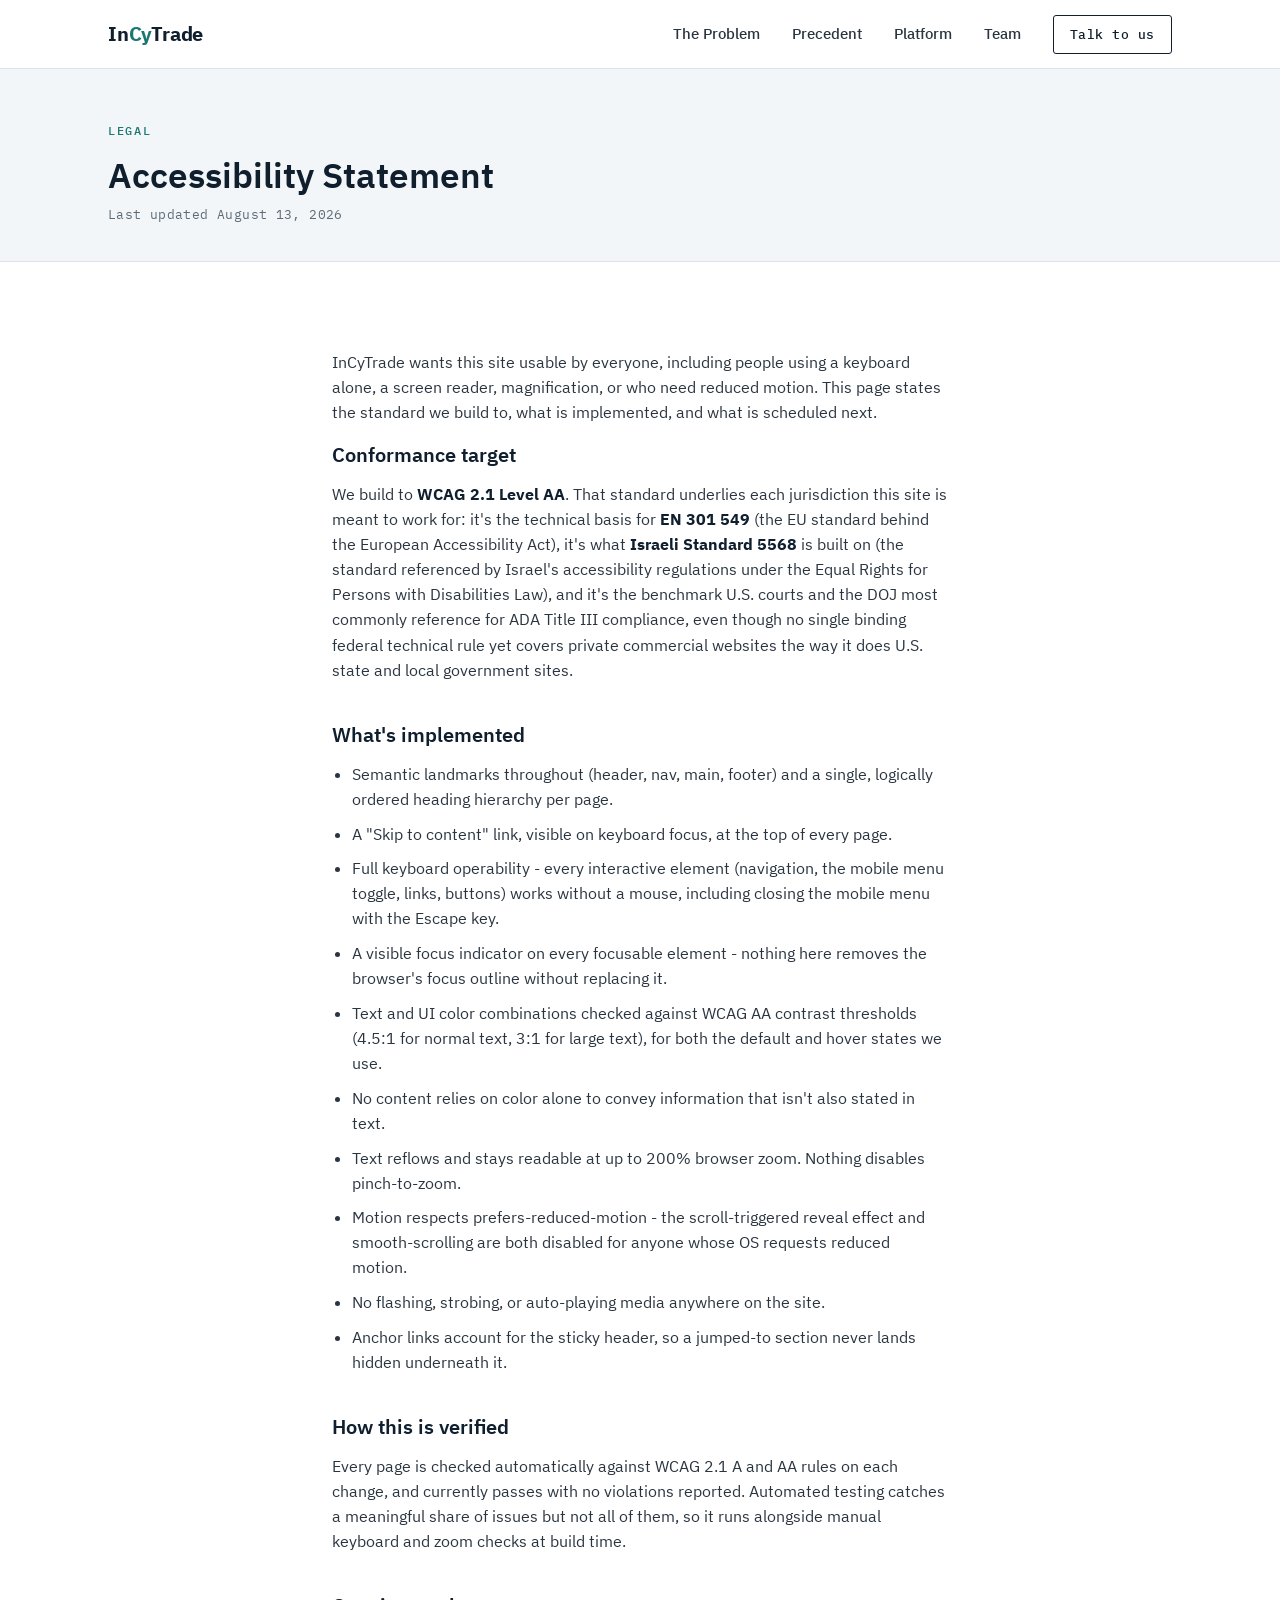
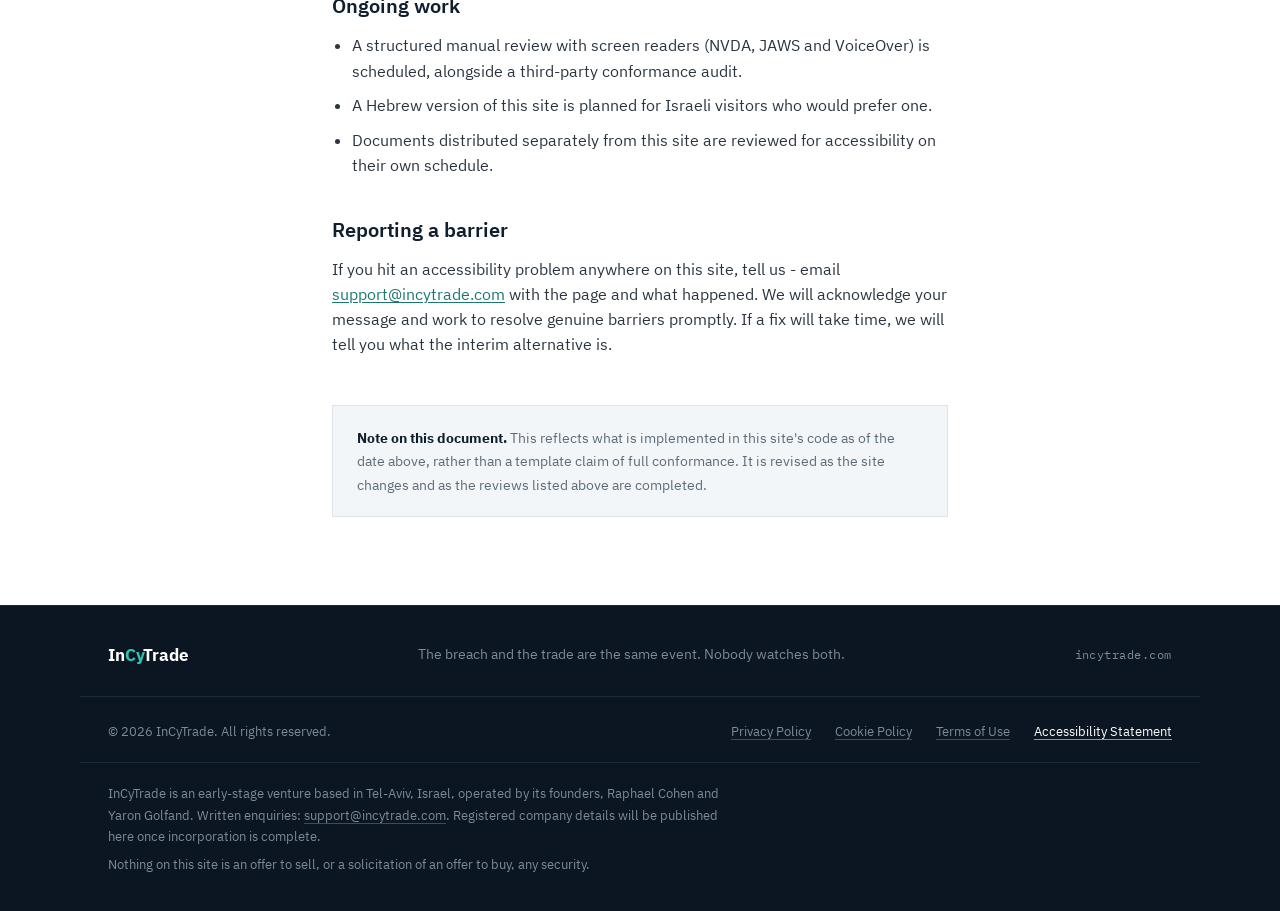
==== accessibility.html @ 1510e029 "InCyTrade website" ====
<!DOCTYPE html>
<html lang="en">
<head>
<meta charset="UTF-8">
<meta name="viewport" content="width=device-width, initial-scale=1.0">
<title>Accessibility Statement - InCyTrade</title>
<meta name="description" content="InCyTrade's accessibility conformance target, what's been implemented, known limitations, and how to report a barrier.">
<link rel="icon" href="favicon.svg" type="image/svg+xml">
<link rel="stylesheet" href="fonts.css">
<link rel="stylesheet" href="vendor/cookieconsent/cookieconsent.css">
<link rel="stylesheet" href="styles.css">
</head>
<body>

<a class="skip-link" href="#main">Skip to content</a>

<header class="site-header">
  <div class="wrap header-row">
    <a class="wordmark" href="index.html" aria-label="InCyTrade home">In<span class="accent-cy">Cy</span>Trade</a>
    <button class="nav-toggle" id="navToggle" aria-expanded="false" aria-controls="primaryNav" aria-label="Toggle menu">
      <span></span><span></span><span></span>
    </button>
    <nav class="primary-nav" id="primaryNav">
      <a href="index.html#problem">The Problem</a>
      <a href="index.html#precedent">Precedent</a>
      <a href="index.html#product">Platform</a>
      <a href="index.html#team">Team</a>
      <a class="nav-cta" href="index.html#contact">Talk to us</a>
    </nav>
  </div>
</header>

<main id="main">
  <section class="legal-hero">
    <div class="wrap">
      <p class="eyebrow">Legal</p>
      <h1>Accessibility Statement</h1>
      <p class="legal-updated">Last updated August 13, 2026</p>
    </div>
  </section>

  <section class="section">
    <div class="wrap legal-body prose">

      <p>InCyTrade wants this site usable by everyone, including people using a keyboard alone, a screen reader, magnification, or who need reduced motion. This page states the standard we build to, what is implemented, and what is scheduled next.</p>

      <h2>Conformance target</h2>
      <p>We build to <strong>WCAG 2.1 Level AA</strong>. That standard underlies each jurisdiction this site is meant to work for: it's the technical basis for <strong>EN 301 549</strong> (the EU standard behind the European Accessibility Act), it's what <strong>Israeli Standard 5568</strong> is built on (the standard referenced by Israel's accessibility regulations under the Equal Rights for Persons with Disabilities Law), and it's the benchmark U.S. courts and the DOJ most commonly reference for ADA Title III compliance, even though no single binding federal technical rule yet covers private commercial websites the way it does U.S. state and local government sites.</p>

      <h2>What's implemented</h2>
      <ul>
        <li>Semantic landmarks throughout (header, nav, main, footer) and a single, logically ordered heading hierarchy per page.</li>
        <li>A "Skip to content" link, visible on keyboard focus, at the top of every page.</li>
        <li>Full keyboard operability - every interactive element (navigation, the mobile menu toggle, links, buttons) works without a mouse, including closing the mobile menu with the Escape key.</li>
        <li>A visible focus indicator on every focusable element - nothing here removes the browser's focus outline without replacing it.</li>
        <li>Text and UI color combinations checked against WCAG AA contrast thresholds (4.5:1 for normal text, 3:1 for large text), for both the default and hover states we use.</li>
        <li>No content relies on color alone to convey information that isn't also stated in text.</li>
        <li>Text reflows and stays readable at up to 200% browser zoom. Nothing disables pinch-to-zoom.</li>
        <li>Motion respects prefers-reduced-motion - the scroll-triggered reveal effect and smooth-scrolling are both disabled for anyone whose OS requests reduced motion.</li>
        <li>No flashing, strobing, or auto-playing media anywhere on the site.</li>
        <li>Anchor links account for the sticky header, so a jumped-to section never lands hidden underneath it.</li>
      </ul>

      <h2>How this is verified</h2>
      <p>Every page is checked automatically against WCAG 2.1 A and AA rules on each change, and currently passes with no violations reported. Automated testing catches a meaningful share of issues but not all of them, so it runs alongside manual keyboard and zoom checks at build time.</p>

      <h2>Ongoing work</h2>
      <ul>
        <li>A structured manual review with screen readers (NVDA, JAWS and VoiceOver) is scheduled, alongside a third-party conformance audit.</li>
        <li>A Hebrew version of this site is planned for Israeli visitors who would prefer one.</li>
        <li>Documents distributed separately from this site are reviewed for accessibility on their own schedule.</li>
      </ul>

      <h2>Reporting a barrier</h2>
      <p>If you hit an accessibility problem anywhere on this site, tell us - email <a href="mailto:support@incytrade.com">support@incytrade.com</a> with the page and what happened. We will acknowledge your message and work to resolve genuine barriers promptly. If a fix will take time, we will tell you what the interim alternative is.</p>

      <div class="legal-note">
        <strong>Note on this document.</strong> This reflects what is implemented in this site's code as of the date above, rather than a template claim of full conformance. It is revised as the site changes and as the reviews listed above are completed.
      </div>

    </div>
  </section>
</main>

<footer class="site-footer">
  <div class="wrap footer-row">
    <a class="wordmark wordmark-small" href="index.html">In<span class="accent-cy">Cy</span>Trade</a>
    <p class="footer-tagline">The breach and the trade are the same event. Nobody watches both.</p>
    <p class="footer-meta">incytrade.com</p>
  </div>
  <div class="wrap footer-legal">
    <p class="footer-copyright">&copy; 2026 InCyTrade. All rights reserved.</p>
    <nav class="footer-legal-nav" aria-label="Legal">
      <a href="privacy.html">Privacy Policy</a>
      <a href="cookies.html">Cookie Policy</a>
      <a href="terms.html">Terms of Use</a>
      <a href="accessibility.html" aria-current="page">Accessibility Statement</a>
    </nav>
  </div>
  <div class="wrap footer-imprint">
    <p>InCyTrade is an early-stage venture based in Tel-Aviv, Israel, operated by its founders, Raphael Cohen and Yaron Golfand. Written enquiries: <a href="mailto:support@incytrade.com">support@incytrade.com</a>. Registered company details will be published here once incorporation is complete.</p>
    <p>Nothing on this site is an offer to sell, or a solicitation of an offer to buy, any security.</p>
  </div>
</footer>

<script src="script.js"></script>
<script type="module" src="cookie-consent-config.js"></script>
</body>
</html>
---- fonts.css ----
/* ==========================================================================
   Self-hosted IBM Plex Sans / IBM Plex Mono.

   Deliberately not loaded from Google Fonts: a <link> to
   fonts.googleapis.com/fonts.gstatic.com sends every visitor's IP address
   to Google at page load, before any consent is collected. A German court
   (LG München I, Jan 2022, 3 O 17493/20) held that this breaches GDPR
   Art. 6 when done without a legal basis, and it's the single most common
   real-world cookie/tracking-adjacent compliance defect on marketing sites
   in the EU. Self-hosting removes the third-party request entirely, so no
   consent banner is needed just to render text.

   Files in fonts/ are the original IBM Plex webfonts (SIL Open Font
   License 1.1 — see fonts/LICENSE.txt), fetched directly from
   github.com/IBM/plex, not proxied through any font-serving CDN.
   ========================================================================== */

@font-face {
  font-family: "IBM Plex Sans";
  font-style: normal;
  font-weight: 400;
  font-display: swap;
  src: url("fonts/IBMPlexSans-Regular.woff2") format("woff2");
}
@font-face {
  font-family: "IBM Plex Sans";
  font-style: normal;
  font-weight: 500;
  font-display: swap;
  src: url("fonts/IBMPlexSans-Medium.woff2") format("woff2");
}
@font-face {
  font-family: "IBM Plex Sans";
  font-style: normal;
  font-weight: 600;
  font-display: swap;
  src: url("fonts/IBMPlexSans-SemiBold.woff2") format("woff2");
}
@font-face {
  font-family: "IBM Plex Sans";
  font-style: normal;
  font-weight: 700;
  font-display: swap;
  src: url("fonts/IBMPlexSans-Bold.woff2") format("woff2");
}

@font-face {
  font-family: "IBM Plex Mono";
  font-style: normal;
  font-weight: 400;
  font-display: swap;
  src: url("fonts/IBMPlexMono-Regular.woff2") format("woff2");
}
@font-face {
  font-family: "IBM Plex Mono";
  font-style: normal;
  font-weight: 500;
  font-display: swap;
  src: url("fonts/IBMPlexMono-Medium.woff2") format("woff2");
}
@font-face {
  font-family: "IBM Plex Mono";
  font-style: normal;
  font-weight: 600;
  font-display: swap;
  src: url("fonts/IBMPlexMono-SemiBold.woff2") format("woff2");
}
---- vendor/cookieconsent/cookieconsent.css ----
#cc-main{background:transparent;color:var(--cc-primary-color);font-family:var(--cc-font-family);font-size:16px;font-weight:400;-webkit-font-smoothing:antialiased;-moz-osx-font-smoothing:grayscale;line-height:1.15;position:relative;text-rendering:optimizeLegibility;-webkit-text-size-adjust:100%;position:fixed;z-index:var(--cc-z-index)}#cc-main :after,#cc-main :before,#cc-main a,#cc-main button,#cc-main div,#cc-main h2,#cc-main input,#cc-main p,#cc-main span{all:unset;box-sizing:border-box}#cc-main .pm__badge,#cc-main button{all:initial;box-sizing:border-box;color:unset;visibility:unset}#cc-main .pm__badge,#cc-main a,#cc-main button,#cc-main input{-webkit-appearance:none;appearance:none;cursor:pointer;font-family:inherit;font-size:100%;line-height:normal;margin:0;outline:revert;outline-offset:2px;overflow:hidden}#cc-main table,#cc-main tbody,#cc-main td,#cc-main th,#cc-main thead,#cc-main tr{all:revert;color:inherit;font-family:inherit;font-size:inherit;font-weight:inherit}:root{--cc-font-family:-apple-system,BlinkMacSystemFont,"Segoe UI",Roboto,Helvetica,Arial,sans-serif,"Apple Color Emoji","Segoe UI Emoji","Segoe UI Symbol";--cc-modal-border-radius:.5rem;--cc-btn-border-radius:.4rem;--cc-modal-transition-duration:.25s;--cc-link-color:var(--cc-btn-primary-bg);--cc-modal-margin:1rem;--cc-z-index:2147483647;--cc-bg:#fff;--cc-primary-color:#2c2f31;--cc-secondary-color:#5e6266;--cc-btn-primary-bg:#30363c;--cc-btn-primary-color:#fff;--cc-btn-primary-border-color:var(--cc-btn-primary-bg);--cc-btn-primary-hover-bg:#000;--cc-btn-primary-hover-color:#fff;--cc-btn-primary-hover-border-color:var(--cc-btn-primary-hover-bg);--cc-btn-secondary-bg:#eaeff2;--cc-btn-secondary-color:var(--cc-primary-color);--cc-btn-secondary-border-color:var(--cc-btn-secondary-bg);--cc-btn-secondary-hover-bg:#d4dae0;--cc-btn-secondary-hover-color:#000;--cc-btn-secondary-hover-border-color:#d4dae0;--cc-separator-border-color:#f0f4f7;--cc-toggle-on-bg:var(--cc-btn-primary-bg);--cc-toggle-off-bg:#667481;--cc-toggle-on-knob-bg:#fff;--cc-toggle-off-knob-bg:var(--cc-toggle-on-knob-bg);--cc-toggle-enabled-icon-color:var(--cc-bg);--cc-toggle-disabled-icon-color:var(--cc-bg);--cc-toggle-readonly-bg:#d5dee2;--cc-toggle-readonly-knob-bg:#fff;--cc-toggle-readonly-knob-icon-color:var(--cc-toggle-readonly-bg);--cc-section-category-border:var(--cc-cookie-category-block-bg);--cc-cookie-category-block-bg:#f0f4f7;--cc-cookie-category-block-border:#f0f4f7;--cc-cookie-category-block-hover-bg:#e9eff4;--cc-cookie-category-block-hover-border:#e9eff4;--cc-cookie-category-expanded-block-bg:transparent;--cc-cookie-category-expanded-block-hover-bg:#dee4e9;--cc-overlay-bg:rgba(0,0,0,.65);--cc-webkit-scrollbar-bg:var(--cc-section-category-border);--cc-webkit-scrollbar-hover-bg:var(--cc-btn-primary-hover-bg);--cc-footer-bg:var(--cc-btn-secondary-bg);--cc-footer-color:var(--cc-secondary-color);--cc-footer-border-color:#e4eaed;--cc-pm-toggle-border-radius:4em}#cc-main.cc--rtl{direction:rtl}#cc-main .cm__title,#cc-main a,#cc-main b,#cc-main em,#cc-main strong{font-weight:600}#cc-main button>span{pointer-events:none}#cc-main .cc__link,#cc-main a{background-image:linear-gradient(currentColor,currentColor);background-position:0 100%;background-repeat:no-repeat;background-size:0 1px;font-weight:600;position:relative;transition:background-size .25s,color .25s ease}#cc-main .cc__link:hover,#cc-main a:hover{background-size:100% 1px;color:var(--cc-primary-color)}#cc-main .cc__link{color:var(--cc-link-color)}#cc-main .cm__desc,#cc-main .pm__body{overscroll-behavior:auto contain;scrollbar-width:thin}@media screen and (min-width:640px){#cc-main ::-webkit-scrollbar,#cc-main ::-webkit-scrollbar-thumb,#cc-main ::-webkit-scrollbar-track{all:revert}#cc-main ::-webkit-scrollbar-thumb{-webkit-background-clip:padding-box;background-clip:padding-box;background:var(--cc-toggle-readonly-bg);border:.25rem solid var(--cc-bg);border-radius:1rem}#cc-main ::-webkit-scrollbar-thumb:hover{background:var(--cc-toggle-off-bg)}#cc-main ::-webkit-scrollbar{background:transparent;width:12px}}html.disable--interaction.show--consent,html.disable--interaction.show--consent body{height:auto!important;overflow:hidden!important}@media (prefers-reduced-motion){#cc-main{--cc-modal-transition-duration:0s}}.cc--darkmode{--cc-bg:#161a1c;--cc-primary-color:#ebf3f6;--cc-secondary-color:#aebbc5;--cc-btn-primary-bg:#c2d0e0;--cc-btn-primary-color:var(--cc-bg);--cc-btn-primary-border-color:var(--cc-btn-primary-bg);--cc-btn-primary-hover-bg:#98a7b6;--cc-btn-primary-hover-color:#000;--cc-btn-primary-hover-border-color:var(--cc-btn-primary-hover-bg);--cc-btn-secondary-bg:#242c31;--cc-btn-secondary-color:var(--cc-primary-color);--cc-btn-secondary-border-color:var(--cc-btn-secondary-bg);--cc-btn-secondary-hover-bg:#353d43;--cc-btn-secondary-hover-color:#fff;--cc-btn-secondary-hover-border-color:var(--cc-btn-secondary-hover-bg);--cc-separator-border-color:#222a30;--cc-toggle-on-bg:var(--cc-btn-primary-bg);--cc-toggle-off-bg:#525f6b;--cc-toggle-on-knob-bg:var(--cc-btn-primary-color);--cc-toggle-off-knob-bg:var(--cc-btn-primary-color);--cc-toggle-enabled-icon-color:var(--cc-btn-primary-color);--cc-toggle-disabled-icon-color:var(--cc-btn-primary-color);--cc-toggle-readonly-bg:#343e45;--cc-toggle-readonly-knob-bg:#5f6b72;--cc-toggle-readonly-knob-icon-color:var(--cc-toggle-readonly-bg);--cc-section-category-border:#1e2428;--cc-cookie-category-block-bg:#1e2428;--cc-cookie-category-block-border:var(--cc-section-category-border);--cc-cookie-category-block-hover-bg:#242c31;--cc-cookie-category-block-hover-border:#232a2f;--cc-cookie-category-expanded-block-bg:transparent;--cc-cookie-category-expanded-block-hover-bg:var(--cc-toggle-readonly-bg);--cc-overlay-bg:rgba(0,0,0,.65);--cc-webkit-scrollbar-bg:var(--cc-section-category-border);--cc-webkit-scrollbar-hover-bg:var(--cc-btn-primary-hover-bg);--cc-footer-bg:#0c0e0f;--cc-footer-color:var(--cc-secondary-color);--cc-footer-border-color:#060809}.cc--darkmode #cc-main{color-scheme:dark}#cc-main .cm{background:var(--cc-bg);border-radius:var(--cc-modal-border-radius);box-shadow:0 .625em 1.875em rgba(0,0,2,.3);display:flex;flex-direction:column;max-width:24rem;opacity:0;overflow:hidden;position:fixed;transform:translateY(1.6em);visibility:hidden;z-index:1}#cc-main .cm--top{top:var(--cc-modal-margin)}#cc-main .cm--middle{top:50%;transform:translateY(calc(-50% + 1.6em))}#cc-main .cm--bottom{bottom:var(--cc-modal-margin)}#cc-main .cm--center{left:var(--cc-modal-margin);margin:0 auto;right:var(--cc-modal-margin);width:unset}#cc-main .cm--left{left:var(--cc-modal-margin);margin-right:var(--cc-modal-margin)}#cc-main .cm--right{margin-left:var(--cc-modal-margin);right:var(--cc-modal-margin)}#cc-main .cm__body{display:flex;flex-direction:column;justify-content:space-between;position:relative}#cc-main .cm__btns,#cc-main .cm__links{padding:1rem 1.3rem;width:unset}#cc-main .cm__texts{display:flex;flex:1;flex-direction:column;justify-content:center;padding:1rem 0 0}#cc-main .cm__desc,#cc-main .cm__title{padding:0 1.3rem}#cc-main .cm__title{font-size:1.05em}#cc-main .cm__title+.cm__desc{margin-top:1.1em}#cc-main .cm__desc{color:var(--cc-secondary-color);font-size:.9em;line-height:1.5;max-height:40vh;overflow-x:visible;overflow-y:auto;padding-bottom:1em}#cc-main .cm__btns{border-top:1px solid var(--cc-separator-border-color);display:flex;flex-direction:column;justify-content:center}#cc-main .cm__btn-group{display:grid;grid-auto-columns:minmax(0,1fr)}#cc-main .cm__btn+.cm__btn,#cc-main .cm__btn-group+.cm__btn-group{margin-top:.375rem}#cc-main .cm--flip .cm__btn+.cm__btn,#cc-main .cm--flip .cm__btn-group+.cm__btn-group{margin-bottom:.375rem;margin-top:0}#cc-main .cm--inline .cm__btn+.cm__btn{margin-left:.375rem;margin-top:0}#cc-main .cm--inline.cm--flip .cm__btn+.cm__btn{margin-bottom:0;margin-left:0;margin-right:.375rem}#cc-main .cm--inline.cm--flip .cm__btn-group+.cm__btn-group{margin-bottom:.375rem;margin-right:0}#cc-main .cm--wide .cm__btn+.cm__btn,#cc-main .cm--wide .cm__btn-group+.cm__btn-group{margin-left:.375rem;margin-top:0}#cc-main .cm--wide.cm--flip .cm__btn+.cm__btn,#cc-main .cm--wide.cm--flip .cm__btn-group+.cm__btn-group{margin-bottom:0;margin-right:.375rem}#cc-main .cm--bar:not(.cm--inline) .cm__btn-group--uneven,#cc-main .cm--wide .cm__btn-group--uneven{display:flex;flex:1;justify-content:space-between}#cc-main .cm--bar:not(.cm--inline).cm--flip .cm__btn-group--uneven,#cc-main .cm--wide.cm--flip .cm__btn-group--uneven{flex-direction:row-reverse}#cc-main .cm__btn{background:var(--cc-btn-primary-bg);border:1px solid var(--cc-btn-primary-border-color);border-radius:var(--cc-btn-border-radius);color:var(--cc-btn-primary-color);font-size:.82em;font-weight:600;min-height:42px;padding:.5em 1em;text-align:center}#cc-main .cm__btn:hover{background:var(--cc-btn-primary-hover-bg);border-color:var(--cc-btn-primary-hover-border-color);color:var(--cc-btn-primary-hover-color)}#cc-main .cm__btn--secondary{background:var(--cc-btn-secondary-bg);border-color:var(--cc-btn-secondary-border-color);color:var(--cc-btn-secondary-color)}#cc-main .cm__btn--secondary:hover{background:var(--cc-btn-secondary-hover-bg);border-color:var(--cc-btn-secondary-hover-border-color);color:var(--cc-btn-secondary-hover-color)}#cc-main .cm__btn--close{border-radius:0;border-bottom-left-radius:var(--cc-btn-border-radius);border-right:none;border-top:none;display:none;font-size:1em;height:42px;min-width:auto!important;overflow:hidden;padding:0!important;position:absolute;right:0;top:0;width:42px}#cc-main .cm__btn--close svg{stroke:var(--cc-btn-primary-color);transform:scale(.5);transition:stroke .15s ease}#cc-main .cm__btn--close:hover svg{stroke:var(--cc-btn-primary-hover-color)}#cc-main .cm__btn--close.cm__btn--secondary svg{stroke:var(--cc-btn-secondary-color)}#cc-main .cm__btn--close.cm__btn--secondary:hover svg{stroke:var(--cc-btn-secondary-hover-color)}#cc-main .cm__btn--close+.cm__texts .cm__title{padding-right:3rem}#cc-main .cm--inline .cm__btn-group{grid-auto-flow:column}#cc-main .cm__footer{background:var(--cc-footer-bg);border-top:1px solid var(--cc-footer-border-color);color:var(--cc-footer-color);padding:.4em 0 .5em}#cc-main .cm__links{display:flex;flex-direction:row;padding-bottom:0;padding-top:0}#cc-main .cm__link-group{display:flex;flex-direction:row;font-size:.8em;width:100%}#cc-main .cm__link-group>*+*{margin-left:1.3rem}#cc-main .cm--flip .cm__btn:last-child{grid-row:1}#cc-main .cm--inline.cm--flip .cm__btn:last-child{grid-column:1}#cc-main .cm--box .cm__btn--close{display:block}#cc-main .cm--box.cm--flip .cm__btns{flex-direction:column-reverse}#cc-main .cm--box.cm--wide{max-width:36em}#cc-main .cm--box.cm--wide .cm__btns{flex-direction:row;justify-content:space-between}#cc-main .cm--box.cm--wide .cm__btn-group{grid-auto-flow:column}#cc-main .cm--box.cm--wide .cm__btn{min-width:120px;padding-left:1.8em;padding-right:1.8em}#cc-main .cm--box.cm--wide.cm--flip .cm__btns{flex-direction:row-reverse}#cc-main .cm--box.cm--wide.cm--flip .cm__btn:last-child{grid-column:1}#cc-main .cm--cloud{max-width:54em;width:unset}#cc-main .cm--cloud .cm__body{flex-direction:row}#cc-main .cm--cloud .cm__texts{flex:1}#cc-main .cm--cloud .cm__desc{max-height:9.4em}#cc-main .cm--cloud .cm__btns{border-left:1px solid var(--cc-separator-border-color);border-top:none;max-width:23em}#cc-main .cm--cloud .cm__btn-group{flex-direction:column}#cc-main .cm--cloud .cm__btn{min-width:19em}#cc-main .cm--cloud.cm--flip .cm__btn-group,#cc-main .cm--cloud.cm--flip .cm__btns{flex-direction:column-reverse}#cc-main .cm--cloud.cm--inline .cm__btn-group{flex-direction:row}#cc-main .cm--cloud.cm--inline .cm__btn{min-width:10em}#cc-main .cm--cloud.cm--inline.cm--flip .cm__btn-group{flex-direction:row-reverse}#cc-main .cm--bar{border-radius:0;left:0;margin:0;max-width:unset;opacity:1;right:0;transform:translateY(0);width:100vw;--cc-modal-transition-duration:.35s}#cc-main .cm--bar.cm--top{top:0;transform:translateY(-100%)}#cc-main .cm--bar.cm--bottom{bottom:0;transform:translateY(100%)}#cc-main .cm--bar .cm__body,#cc-main .cm--bar .cm__links{margin:0 auto;max-width:55em;width:100%}#cc-main .cm--bar .cm__body{padding:.5em 0 .9em}#cc-main .cm--bar .cm__btns{border-top:none;flex-direction:row;justify-content:space-between}#cc-main .cm--bar .cm__btn-group{grid-auto-flow:column}#cc-main .cm--bar:not(.cm--inline) .cm__btn+.cm__btn,#cc-main .cm--bar:not(.cm--inline) .cm__btn-group+.cm__btn-group{margin-left:.375rem;margin-top:0}#cc-main .cm--bar .cm__btn{min-width:120px;padding-left:2em;padding-right:2em}#cc-main .cm--bar.cm--flip:not(.cm--inline) .cm__btn+.cm__btn,#cc-main .cm--bar.cm--flip:not(.cm--inline) .cm__btn-group+.cm__btn-group{margin-bottom:0;margin-left:0;margin-right:.375rem}#cc-main .cm--bar.cm--flip .cm__btns{flex-direction:row-reverse}#cc-main .cm--bar.cm--flip .cm__btn:last-child{grid-column:1}#cc-main .cm--bar.cm--inline .cm__body,#cc-main .cm--bar.cm--inline .cm__links{max-width:74em}#cc-main .cm--bar.cm--inline .cm__body{flex-direction:row;padding:0}#cc-main .cm--bar.cm--inline .cm__btns{flex-direction:column;justify-content:center;max-width:23em}#cc-main .cm--bar.cm--inline.cm--flip .cm__btns{flex-direction:column-reverse}#cc-main .cc--anim .cm,#cc-main .cc--anim.cm-wrapper:before{transition:opacity var(--cc-modal-transition-duration) ease,visibility var(--cc-modal-transition-duration) ease,transform var(--cc-modal-transition-duration) ease}#cc-main .cc--anim .cm__btn,#cc-main .cc--anim .cm__close{transition:background-color .15s ease,border-color .15s ease,color .15s ease}.disable--interaction #cc-main .cm-wrapper:before{background:var(--cc-overlay-bg);bottom:0;content:"";left:0;opacity:0;position:fixed;right:0;top:0;visibility:hidden;z-index:0}.show--consent #cc-main .cc--anim .cm{opacity:1;transform:translateY(0);visibility:visible!important}.show--consent #cc-main .cc--anim .cm--middle{transform:translateY(-50%)}.show--consent #cc-main .cc--anim .cm--bar{transform:translateY(0)}.show--consent #cc-main .cc--anim.cm-wrapper:before{opacity:1;visibility:visible}#cc-main.cc--rtl .cm__btn--close{border-bottom-left-radius:unset;border-bottom-right-radius:var(--cc-btn-border-radius);left:0;right:unset}#cc-main.cc--rtl .cm__btn--close+.cm__texts .cm__title{padding-left:3rem!important;padding-right:1.3rem}#cc-main.cc--rtl .cm--inline .cm__btn+.cm__btn{margin-left:0;margin-right:.375rem}#cc-main.cc--rtl .cm--inline.cm--flip .cm__btn+.cm__btn{margin-left:.375rem;margin-right:0}#cc-main.cc--rtl .cm:not(.cm--inline).cm--bar .cm__btn+.cm__btn,#cc-main.cc--rtl .cm:not(.cm--inline).cm--bar .cm__btn-group+.cm__btn-group,#cc-main.cc--rtl .cm:not(.cm--inline).cm--wide .cm__btn+.cm__btn,#cc-main.cc--rtl .cm:not(.cm--inline).cm--wide .cm__btn-group+.cm__btn-group{margin-left:0;margin-right:.375rem}#cc-main.cc--rtl .cm:not(.cm--inline).cm--bar.cm--flip .cm__btn+.cm__btn,#cc-main.cc--rtl .cm:not(.cm--inline).cm--wide.cm--flip .cm__btn+.cm__btn{margin-left:.375rem;margin-right:0}#cc-main.cc--rtl .cm__link-group>*+*{margin-left:0;margin-right:1.3rem}@media screen and (max-width:640px){#cc-main{--cc-modal-margin:.5em}#cc-main .cm{max-width:none!important;width:auto!important}#cc-main .cm__body{flex-direction:column!important;padding:0!important}#cc-main .cm__btns,#cc-main .cm__desc,#cc-main .cm__links,#cc-main .cm__title{padding-left:1.1rem!important;padding-right:1.1rem!important}#cc-main .cm__btns{border-left:none!important;border-top:1px solid var(--cc-separator-border-color)!important;flex-direction:column!important;max-width:none!important;min-width:auto!important}#cc-main .cm__btn+.cm__btn,#cc-main .cm__btn-group+.cm__btn-group{margin:.375rem 0 0!important}#cc-main .cm--flip .cm__btn+.cm__btn,#cc-main .cm--flip .cm__btn-group+.cm__btn-group{margin-bottom:.375rem!important;margin-top:0!important}#cc-main .cm__btn-group{display:flex!important;flex-direction:column!important;min-width:auto!important}#cc-main .cm__btn{flex:auto!important}#cc-main .cm__link-group{justify-content:center!important}#cc-main .cm--flip .cm__btn-group,#cc-main .cm--flip .cm__btns{flex-direction:column-reverse!important}}#cc-main .pm-wrapper{position:relative;z-index:2}#cc-main .pm{background:var(--cc-bg);border-radius:var(--cc-modal-border-radius);box-shadow:0 .625em 1.875em rgba(0,0,2,.3);display:flex;flex-direction:column;opacity:0;overflow:hidden;position:fixed;visibility:hidden;width:100%;width:unset;z-index:1}#cc-main svg{fill:none;width:100%}#cc-main .pm__body,#cc-main .pm__footer,#cc-main .pm__header{padding:1em 1.4em}#cc-main .pm__header{align-items:center;border-bottom:1px solid var(--cc-separator-border-color);display:flex;justify-content:space-between}#cc-main .pm__title{align-items:center;display:flex;flex:1;font-weight:600;margin-right:2em}#cc-main .pm__close-btn{background:var(--cc-btn-secondary-bg);border:1px solid var(--cc-btn-secondary-border-color);border-radius:var(--cc-btn-border-radius);height:40px;position:relative;transition:all .15s ease;width:40px}#cc-main .pm__close-btn span{display:flex;height:100%;width:100%}#cc-main .pm__close-btn svg{stroke:var(--cc-btn-secondary-color);transform:scale(.5);transition:stroke .15s ease}#cc-main .pm__close-btn:hover{background:var(--cc-btn-secondary-hover-bg);border-color:var(--cc-btn-secondary-hover-border-color)}#cc-main .pm__close-btn:hover svg{stroke:var(--cc-btn-secondary-hover-color)}#cc-main .pm__body{flex:1;overflow-y:auto;overflow-y:overlay}#cc-main .pm__section,#cc-main .pm__section--toggle{border-radius:var(--cc-btn-border-radius);display:flex;flex-direction:column;margin-bottom:.5em}#cc-main .pm__section--toggle .pm__section-desc-wrapper{border:1px solid var(--cc-cookie-category-block-border);border-radius:var(--cc-btn-border-radius);border-top:none;border-top-left-radius:0;border-top-right-radius:0;display:none;margin-top:0!important;overflow:hidden}#cc-main .pm__section{border:1px solid var(--cc-separator-border-color);padding:1em;transition:background-color .25s ease,border-color .25s ease}#cc-main .pm__section:first-child{border:none;margin-bottom:2em;margin-top:0;padding:0;transition:none}#cc-main .pm__section:not(:first-child):hover{background:var(--cc-cookie-category-block-bg);border-color:var(--cc-cookie-category-block-border)}#cc-main .pm__section-toggles+.pm__section{margin-top:2em}#cc-main .pm__section--toggle{background:var(--cc-cookie-category-block-bg);border-top:none;margin-bottom:.375rem}#cc-main .pm__section--toggle .pm__section-title{align-items:center;background:var(--cc-cookie-category-block-bg);border:1px solid var(--cc-cookie-category-block-border);display:flex;justify-content:space-between;min-height:58px;padding:1.1em 5.4em 1.1em 1.2em;position:relative;transition:background-color .25s ease,border-color .25s ease;width:100%}#cc-main .pm__section--toggle .pm__section-title:hover{background:var(--cc-cookie-category-block-hover-bg);border-color:var(--cc-cookie-category-block-hover-border)}#cc-main .pm__section--toggle .pm__section-desc{margin-top:0;padding:1em}#cc-main .pm__section--toggle.is-expanded{--cc-cookie-category-block-bg:var(--cc-cookie-category-expanded-block-bg);--cc-cookie-category-block-border:var(--cc-cookie-category-expanded-block-hover-bg)}#cc-main .pm__section--toggle.is-expanded .pm__section-title{border-bottom-left-radius:0;border-bottom-right-radius:0}#cc-main .pm__section--toggle.is-expanded .pm__section-arrow svg{transform:scale(.5) rotate(180deg)}#cc-main .pm__section--toggle.is-expanded .pm__section-desc-wrapper{display:flex}#cc-main .pm__section--expandable .pm__section-title{cursor:pointer;padding-left:3.4em}#cc-main .pm__section--expandable .pm__section-arrow{background:var(--cc-toggle-readonly-bg);border-radius:100%;display:flex;height:20px;justify-content:center;left:18px;pointer-events:none;position:absolute;width:20px}#cc-main .pm__section--expandable .pm__section-arrow svg{stroke:var(--cc-btn-secondary-color);transform:scale(.5)}#cc-main .pm__section-title-wrapper{align-items:center;display:flex;position:relative}#cc-main .pm__section-title-wrapper+.pm__section-desc-wrapper{margin-top:.85em}#cc-main .pm__section-title{border-radius:var(--cc-btn-border-radius);font-size:.95em;font-weight:600}#cc-main .pm__badge{align-items:center;background:var(--cc-btn-secondary-bg);border-radius:5em;color:var(--cc-secondary-color);display:flex;flex:none;font-size:.8em;font-weight:600;height:23px;justify-content:center;margin-left:1em;min-width:23px;overflow:hidden;padding:0 .6em 1px;position:relative;text-align:center;white-space:nowrap;width:auto}#cc-main .pm__service-counter{background:var(--cc-btn-primary-bg);color:var(--cc-btn-primary-color);padding:0;width:23px}#cc-main .pm__service-counter[data-counterlabel]{padding:0 .6em 1px;width:auto}#cc-main .section__toggle,#cc-main .section__toggle-wrapper,#cc-main .toggle__icon,#cc-main .toggle__label{border-radius:var(--cc-pm-toggle-border-radius);height:23px;transform:translateZ(0);width:50px}#cc-main .section__toggle-wrapper{cursor:pointer;position:absolute;right:18px;z-index:1}#cc-main .toggle-service{height:19px;position:relative;right:0;width:42px}#cc-main .toggle-service .section__toggle,#cc-main .toggle-service .toggle__icon,#cc-main .toggle-service .toggle__label{height:19px;width:42px}#cc-main .toggle-service .toggle__icon{position:relative}#cc-main .toggle-service .toggle__icon-circle{height:19px;width:19px}#cc-main .toggle-service .section__toggle:checked~.toggle__icon .toggle__icon-circle{transform:translateX(23px)}#cc-main .pm__section--toggle:nth-child(2) .section__toggle-wrapper:after{display:none!important}#cc-main .section__toggle{border:0;cursor:pointer;display:block;left:0;margin:0;position:absolute;top:0}#cc-main .section__toggle:disabled{cursor:not-allowed}#cc-main .toggle__icon{background:var(--cc-toggle-off-bg);box-shadow:0 0 0 1px var(--cc-toggle-off-bg);display:flex;flex-direction:row;pointer-events:none;position:absolute;transition:all .25s ease}#cc-main .toggle__icon-circle{background:var(--cc-toggle-off-knob-bg);border:none;border-radius:var(--cc-pm-toggle-border-radius);box-shadow:0 1px 2px rgba(24,32,3,.36);display:block;height:23px;left:0;position:absolute;top:0;transition:transform .25s ease,background-color .25s ease;width:23px}#cc-main .toggle__icon-off,#cc-main .toggle__icon-on{height:100%;position:absolute;transition:opacity .15s ease;width:100%}#cc-main .toggle__icon-on{opacity:0;transform:rotate(45deg)}#cc-main .toggle__icon-on svg{stroke:var(--cc-toggle-on-bg);transform:scale(.55) rotate(-45deg)}#cc-main .toggle__icon-off{opacity:1}#cc-main .toggle__icon-off svg{stroke:var(--cc-toggle-off-bg);transform:scale(.55)}#cc-main .section__toggle:checked~.toggle__icon{background:var(--cc-toggle-on-bg);box-shadow:0 0 0 1px var(--cc-toggle-on-bg)}#cc-main .section__toggle:checked~.toggle__icon .toggle__icon-circle{background-color:var(--cc-toggle-on-knob-bg);transform:translateX(27px)}#cc-main .section__toggle:checked~.toggle__icon .toggle__icon-on{opacity:1}#cc-main .section__toggle:checked~.toggle__icon .toggle__icon-off{opacity:0}#cc-main .section__toggle:checked:disabled~.toggle__icon{background:var(--cc-toggle-readonly-bg);box-shadow:0 0 0 1px var(--cc-toggle-readonly-bg)}#cc-main .section__toggle:checked:disabled~.toggle__icon .toggle__icon-circle{background:var(--cc-toggle-readonly-knob-bg);box-shadow:none}#cc-main .section__toggle:checked:disabled~.toggle__icon svg{stroke:var(--cc-toggle-readonly-knob-icon-color)}#cc-main .toggle__label{opacity:0;overflow:hidden;pointer-events:none;position:absolute;top:0;z-index:-1}#cc-main .pm__section-desc-wrapper{color:var(--cc-secondary-color);display:flex;flex-direction:column;font-size:.9em}#cc-main .pm__section-desc-wrapper>:not(:last-child){border-bottom:1px solid var(--cc-cookie-category-block-border)}#cc-main .pm__section-services{display:flex;flex-direction:column}#cc-main .pm__service{align-items:center;display:flex;justify-content:space-between;padding:.4em 1.2em;position:relative;transition:background-color .15s ease}#cc-main .pm__service:hover{background-color:var(--cc-cookie-category-block-hover-bg)}#cc-main .pm__service-header{align-items:center;display:flex;margin-right:1em;width:100%}#cc-main .pm__service-icon{border:2px solid;border-radius:100%;height:8px;margin-left:6px;margin-right:20px;margin-top:1px;min-width:8px}#cc-main .pm__service-title{font-size:.95em;width:100%;word-break:break-word}#cc-main .pm__section-desc{line-height:1.5em}#cc-main .pm__section-table{border-collapse:collapse;font-size:.9em;margin:0;overflow:hidden;padding:0;text-align:left;width:100%}#cc-main .pm__table-caption{text-align:left}#cc-main .pm__table-caption,#cc-main .pm__table-head>tr{border-bottom:1px dashed var(--cc-separator-border-color);color:var(--cc-primary-color);font-weight:600}#cc-main .pm__table-tr{transition:background-color .15s ease}#cc-main .pm__table-tr:hover{background:var(--cc-cookie-category-block-hover-bg)}#cc-main .pm__table-caption,#cc-main .pm__table-td,#cc-main .pm__table-th{padding:.625em .625em .625em 1.2em;vertical-align:top}#cc-main .pm__footer{border-top:1px solid var(--cc-separator-border-color);display:flex;justify-content:space-between}#cc-main .pm__btn-group{display:flex}#cc-main .pm__btn+.pm__btn,#cc-main .pm__btn-group+.pm__btn-group{margin-left:.375rem}#cc-main .pm--flip .pm__btn+.pm__btn,#cc-main .pm--flip .pm__btn-group+.pm__btn-group{margin-left:0;margin-right:.375rem}#cc-main .pm__btn{background:var(--cc-btn-primary-bg);border:1px solid var(--cc-btn-primary-border-color);border-radius:var(--cc-btn-border-radius);color:var(--cc-btn-primary-color);flex:auto;font-size:.82em;font-weight:600;min-height:42px;min-width:110px;padding:.5em 1.5em;text-align:center;transition:background-color .15s ease,border-color .15s ease,color .15s ease}#cc-main .pm__btn:hover{background:var(--cc-btn-primary-hover-bg);border-color:var(--cc-btn-primary-hover-border-color);color:var(--cc-btn-primary-hover-color)}#cc-main .pm__btn--secondary{background:var(--cc-btn-secondary-bg);border-color:var(--cc-btn-secondary-border-color);color:var(--cc-btn-secondary-color)}#cc-main .pm__btn--secondary:hover{background:var(--cc-btn-secondary-hover-bg);border-color:var(--cc-btn-secondary-hover-border-color);color:var(--cc-btn-secondary-hover-color)}#cc-main .pm--box{height:calc(100% - 2em);left:var(--cc-modal-margin);margin:0 auto;max-height:37.5em;max-width:43em;right:var(--cc-modal-margin);top:50%;transform:translateY(calc(-50% + 1.6em))}#cc-main .pm--box.pm--flip .pm__btn-group,#cc-main .pm--box.pm--flip .pm__footer{flex-direction:row-reverse}#cc-main .pm--bar{border-radius:0;bottom:0;height:100%;margin:0;max-height:none;max-width:29em;opacity:1;top:0;width:100%;--cc-modal-transition-duration:.35s}#cc-main .pm--bar .pm__section-table,#cc-main .pm--bar .pm__table-body,#cc-main .pm--bar .pm__table-td,#cc-main .pm--bar .pm__table-th,#cc-main .pm--bar .pm__table-tr{display:block}#cc-main .pm--bar .pm__table-head{display:none}#cc-main .pm--bar .pm__table-caption{display:block}#cc-main .pm--bar .pm__table-tr:not(:last-child){border-bottom:1px solid var(--cc-separator-border-color)}#cc-main .pm--bar .pm__table-td{display:flex;justify-content:space-between}#cc-main .pm--bar .pm__table-td:before{color:var(--cc-primary-color);content:attr(data-column);flex:1;font-weight:600;min-width:100px;overflow:hidden;padding-right:2em;text-overflow:ellipsis}#cc-main .pm--bar .pm__table-td>div{flex:3}#cc-main .pm--bar:not(.pm--wide) .pm__body,#cc-main .pm--bar:not(.pm--wide) .pm__footer,#cc-main .pm--bar:not(.pm--wide) .pm__header{padding:1em 1.3em}#cc-main .pm--bar:not(.pm--wide) .pm__btn-group,#cc-main .pm--bar:not(.pm--wide) .pm__footer{flex-direction:column}#cc-main .pm--bar:not(.pm--wide) .pm__btn+.pm__btn,#cc-main .pm--bar:not(.pm--wide) .pm__btn-group+.pm__btn-group{margin:.375rem 0 0}#cc-main .pm--bar:not(.pm--wide).pm--flip .pm__btn-group,#cc-main .pm--bar:not(.pm--wide).pm--flip .pm__footer{flex-direction:column-reverse}#cc-main .pm--bar:not(.pm--wide).pm--flip .pm__btn+.pm__btn,#cc-main .pm--bar:not(.pm--wide).pm--flip .pm__btn-group+.pm__btn-group{margin-bottom:.375rem;margin-top:0}#cc-main .pm--bar:not(.pm--wide) .pm__badge{display:none}#cc-main .pm--bar.pm--left{left:0;transform:translateX(-100%)}#cc-main .pm--bar.pm--right{right:0;transform:translateX(100%)}#cc-main .pm--bar.pm--wide{max-width:35em}#cc-main .pm--bar.pm--wide .pm__body,#cc-main .pm--bar.pm--wide .pm__footer,#cc-main .pm--bar.pm--wide .pm__header{padding:1em 1.4em}#cc-main .pm--bar.pm--wide.pm--flip .pm__btn-group,#cc-main .pm--bar.pm--wide.pm--flip .pm__footer{flex-direction:row-reverse}#cc-main .pm-overlay{background:var(--cc-overlay-bg);bottom:0;content:"";left:0;opacity:0;position:fixed;right:0;top:0;visibility:hidden;z-index:1}#cc-main .cc--anim .pm,#cc-main .cc--anim .pm-overlay{transition:opacity var(--cc-modal-transition-duration) ease,visibility var(--cc-modal-transition-duration) ease,transform var(--cc-modal-transition-duration) ease}.show--preferences #cc-main .cc--anim .pm{opacity:1;visibility:visible!important}.show--preferences #cc-main .cc--anim .pm--box{transform:translateY(-50%)}.show--preferences #cc-main .cc--anim .pm--bar{transform:translateX(0)}.show--preferences #cc-main .cc--anim .pm-overlay{opacity:1;visibility:visible}#cc-main.cc--rtl .pm__service-header{margin-left:1em;margin-right:0}#cc-main.cc--rtl .pm__section-arrow{left:unset;right:18px}#cc-main.cc--rtl .section__toggle-wrapper{left:18px;right:unset;transform-origin:left}#cc-main.cc--rtl .toggle-service{left:0}#cc-main.cc--rtl .pm__service-icon{margin-left:20px;margin-right:5px}#cc-main.cc--rtl .pm__section--toggle .pm__section-title{padding-left:5.4em;padding-right:1.2em}#cc-main.cc--rtl .pm__section--expandable .pm__section-title{padding-right:3.4em}#cc-main.cc--rtl .pm__badge{margin-left:unset;margin-right:1em}#cc-main.cc--rtl .toggle__icon-circle{transform:translateX(27px)}#cc-main.cc--rtl .toggle-service .toggle__icon-circle{transform:translateX(23px)}#cc-main.cc--rtl .section__toggle:checked~.toggle__icon .toggle__icon-circle{transform:translateX(0)}#cc-main.cc--rtl .pm__table-td,#cc-main.cc--rtl .pm__table-th{padding-left:unset;padding-right:1.2em;text-align:right}#cc-main.cc--rtl .pm__table-td{padding-left:unset;padding-right:1.2em}#cc-main.cc--rtl .pm__table-td:before{padding-left:2em;padding-right:unset}#cc-main.cc--rtl .pm__btn+.pm__btn,#cc-main.cc--rtl .pm__btn-group+.pm__btn-group{margin-left:0;margin-right:.375rem}#cc-main.cc--rtl .pm--flip .pm__btn+.pm__btn,#cc-main.cc--rtl .pm--flip .pm__btn-group+.pm__btn-group{margin-left:.375rem;margin-right:0}#cc-main.cc--rtl .pm--flip.pm--bar:not(.pm--wide) .pm__btn+.pm__btn,#cc-main.cc--rtl .pm--flip.pm--bar:not(.pm--wide) .pm__btn-group+.pm__btn-group{margin-left:0}@media screen and (max-width:640px){#cc-main .pm{border-radius:0;bottom:0;height:auto;left:0;max-height:100%;max-width:none!important;right:0;top:0;transform:translateY(1.6em)}#cc-main .pm__body,#cc-main .pm__footer,#cc-main .pm__header{padding:.9em!important}#cc-main .pm__badge{display:none}#cc-main .pm__section-table,#cc-main .pm__table-body,#cc-main .pm__table-caption,#cc-main .pm__table-td,#cc-main .pm__table-th,#cc-main .pm__table-tr{display:block}#cc-main .pm__table-head{display:none}#cc-main .pm__table-tr:not(:last-child){border-bottom:1px solid var(--cc-separator-border-color)}#cc-main .pm__table-td{display:flex;justify-content:space-between}#cc-main .pm__table-td:before{color:var(--cc-primary-color);content:attr(data-column);flex:1;font-weight:600;min-width:100px;overflow:hidden;padding-right:2em;text-overflow:ellipsis}#cc-main .pm__table-td>div{flex:3}#cc-main .pm__btn-group,#cc-main .pm__footer{flex-direction:column!important}#cc-main .pm__btn-group{display:flex!important}#cc-main .pm__btn+.pm__btn,#cc-main .pm__btn-group+.pm__btn-group{margin:.375rem 0 0!important}#cc-main .pm--flip .pm__btn+.pm__btn,#cc-main .pm--flip .pm__btn-group+.pm__btn-group{margin-bottom:.375rem!important;margin-top:0!important}#cc-main .pm--flip .pm__btn-group,#cc-main .pm--flip .pm__footer{flex-direction:column-reverse!important}.show--preferences #cc-main .cc--anim .pm{transform:translateY(0)!important}}
---- styles.css ----
/* ==========================================================================
   InCyTrade — landing page styles
   Palette: deep navy + teal (prevention layer) + slate blue (correlation
   layer), on a cool-tinted paper neutral. Display/body: IBM Plex Sans.
   Utility/data: IBM Plex Mono — echoes the tracked, terminal-style labels
   already used across the pitch deck.
   ========================================================================== */

:root {
  --navy-950: #0b1622;
  --navy-900: #0f1f2e;
  --navy-800: #16293b;
  --teal-500: #2ec4b6;     /* on dark backgrounds only — 2.2:1 on white, fails AA text */
  --teal-600: #1c786f;     /* same hue, darkened for AA text on light backgrounds (5.3:1 on white, 4.9:1 on mist) */
  --teal-100: #e3f6f4;
  --blue-600: #3c5a80;
  --blue-100: #e8edf3;
  --ink-900: #131a22;
  --ink-700: #2a3540;
  --muted-500: #5c6b78;    /* secondary text on light backgrounds — 5.5:1 on white, 5.1:1 on mist */
  --muted-400: #7c8b97;    /* secondary text on dark backgrounds only — 3.5:1 on white, fails AA small text */
  --paper-0: #ffffff;
  --mist-100: #f3f6f8;
  --line-200: #dde3e8;
  --line-300: #c7d0d7;     /* decorative borders only — never use as text color, ~1.6:1 */

  --font-display: "IBM Plex Sans", -apple-system, BlinkMacSystemFont, "Segoe UI", sans-serif;
  --font-mono: "IBM Plex Mono", ui-monospace, "SFMono-Regular", Menlo, monospace;

  --max: 1120px;
}

*, *::before, *::after { box-sizing: border-box; }

html {
  scroll-behavior: smooth;
}

@media (prefers-reduced-motion: reduce) {
  html { scroll-behavior: auto; }
  *, *::before, *::after {
    animation-duration: 0.01ms !important;
    animation-iteration-count: 1 !important;
    transition-duration: 0.01ms !important;
    scroll-behavior: auto !important;
  }
}

body {
  margin: 0;
  background: var(--paper-0);
  color: var(--ink-900);
  font-family: var(--font-display);
  font-size: 17px;
  line-height: 1.6;
  -webkit-font-smoothing: antialiased;
}

h1, h2, h3 {
  font-family: var(--font-display);
  font-weight: 600;
  line-height: 1.15;
  margin: 0;
  text-wrap: balance;
  color: var(--navy-900);
}

p { margin: 0; }

a { color: inherit; }

.skip-link {
  position: absolute;
  left: -999px;
  top: 0;
  background: var(--teal-500);
  color: var(--navy-950);
  padding: 0.75rem 1.25rem;
  z-index: 200;
  font-family: var(--font-mono);
  font-size: 0.85rem;
}
.skip-link:focus {
  left: 1rem;
  top: 1rem;
}

:focus-visible {
  outline: 2px solid var(--teal-500);
  outline-offset: 3px;
}

.wrap {
  max-width: var(--max);
  margin: 0 auto;
  padding: 0 1.75rem;
}

/* keeps an anchor-jump target (nav links, skip link, in-page #refs) from
   landing underneath the sticky header — WCAG 2.4.11 Focus Not Obscured */
section[id] {
  scroll-margin-top: 84px;
}

/* ---------- eyebrow / utility labels ---------- */

.eyebrow {
  font-family: var(--font-mono);
  font-size: 0.78rem;
  font-weight: 500;
  letter-spacing: 0.14em;
  text-transform: uppercase;
  color: var(--teal-600);
  margin: 0 0 0.85rem;
}

.eyebrow-on-dark {
  color: var(--teal-500);
}

/* ---------- header ---------- */

.site-header {
  position: sticky;
  top: 0;
  z-index: 100;
  background: rgba(255, 255, 255, 0.92);
  backdrop-filter: saturate(140%) blur(8px);
  border-bottom: 1px solid var(--line-200);
}

.header-row {
  display: flex;
  align-items: center;
  justify-content: space-between;
  height: 68px;
}

.wordmark {
  font-family: var(--font-display);
  font-weight: 700;
  font-size: 1.25rem;
  letter-spacing: -0.01em;
  text-decoration: none;
  color: var(--navy-900);
}

.wordmark-small { font-size: 1.05rem; }

.accent-cy { color: var(--teal-500); }
.accent-cy-text { color: var(--teal-500); }
/* header sits on a light background — teal-500 fails text contrast there,
   so the header's wordmark specifically uses the darker on-light teal */
.site-header .accent-cy { color: var(--teal-600); }

.primary-nav {
  display: flex;
  align-items: center;
  gap: 2rem;
}

.primary-nav a {
  text-decoration: none;
  font-size: 0.94rem;
  color: var(--ink-700);
  font-weight: 500;
}

.primary-nav a:hover { color: var(--teal-600); }

.nav-cta {
  border: 1px solid var(--navy-900);
  border-radius: 3px;
  padding: 0.5rem 1rem;
  color: var(--navy-900) !important;
  font-family: var(--font-mono);
  font-size: 0.82rem !important;
  letter-spacing: 0.04em;
}
.nav-cta:hover {
  background: var(--navy-900);
  color: var(--paper-0) !important;
}

.nav-toggle {
  display: none;
  flex-direction: column;
  justify-content: center;
  gap: 5px;
  width: 40px;
  height: 40px;
  background: none;
  border: none;
  cursor: pointer;
  padding: 0;
}
.nav-toggle span {
  display: block;
  height: 2px;
  width: 24px;
  background: var(--navy-900);
  margin: 0 auto;
}

/* ---------- hero ---------- */

.hero {
  background: var(--navy-950);
  background-image:
    radial-gradient(circle at 88% -10%, rgba(46, 196, 182, 0.16), transparent 55%);
  color: var(--paper-0);
  padding: 6.5rem 0 4.5rem;
}

/* ---- Hero correlation visual ------------------------------------------- */

.hero-inner {
  display: grid;
  grid-template-columns: 1fr;
  align-items: start;
}

.hero-inner > .signal-strip { grid-column: 1 / -1; }

@media (min-width: 981px) {
  .hero-inner {
    grid-template-columns: minmax(0, 1.02fr) minmax(0, 0.98fr);
    column-gap: 3.5rem;
  }
  .hero-copy { grid-column: 1; }
  .hero-viz-col { grid-column: 2; }
}

.hero-viz {
  border: 1px solid #1e2f3d;
  background: rgba(9, 18, 28, 0.55);
  padding: 0.85rem 0.95rem 0.7rem;
}

.viz-head {
  display: flex;
  align-items: center;
  justify-content: space-between;
  flex-wrap: wrap;
  gap: 0.5rem 1rem;
  margin-bottom: 0.6rem;
  font-family: var(--font-mono);
  font-size: 0.66rem;
  letter-spacing: 0.09em;
  text-transform: uppercase;
  color: var(--muted-400);
}

.viz-live {
  display: inline-flex;
  align-items: center;
  gap: 0.4rem;
  color: var(--teal-500);
}

.viz-live i {
  width: 6px;
  height: 6px;
  border-radius: 50%;
  background: var(--teal-500);
  animation: viz-pulse 1.9s ease-in-out infinite;
}

@keyframes viz-pulse {
  0%, 100% { opacity: 1; transform: scale(1); }
  50% { opacity: 0.35; transform: scale(0.8); }
}

.viz-keys {
  display: inline-flex;
  flex-wrap: wrap;
  gap: 0.9rem;
}

.viz-key {
  display: inline-flex;
  align-items: center;
  gap: 0.35rem;
}

.viz-key::before {
  content: "";
  width: 10px;
  height: 2px;
  background: currentColor;
}

.viz-key-price { color: #cfdce6; }
.viz-key-alert { color: #6f9fd0; }
.viz-key-corr  { color: var(--teal-500); }

.viz-canvas {
  display: block;
  width: 100%;
  height: 330px;
}

.hero-viz-col { margin-bottom: 3.25rem; }

.viz-caption {
  margin: 0.85rem 0 0;
  text-align: center;
  font-size: 0.95rem;
  line-height: 1.55;
  color: #9fb1bf;
  text-wrap: balance;
}

.viz-caption span { color: var(--paper-0); }

@media (max-width: 980px) {
  .hero-viz { margin-top: 0.25rem; }
  .viz-canvas { height: 240px; }
}

@media (max-width: 620px) {
  .viz-keys { display: none; }
  .viz-canvas { height: 200px; }
}

@media (prefers-reduced-motion: reduce) {
  .viz-live i { animation: none; }
}

.hero-quote {
  font-size: clamp(2rem, 4.4vw, 3.15rem);
  color: var(--paper-0);
  max-width: 20ch;
  margin-bottom: 1.5rem;
}

.hero-sub {
  max-width: 62ch;
  font-size: 1.1rem;
  color: #c7d3dc;
  margin-bottom: 2.25rem;
}

.hero-ctas {
  display: flex;
  flex-wrap: wrap;
  gap: 1rem;
  margin-bottom: 3.25rem;
}

.btn {
  display: inline-block;
  font-family: var(--font-mono);
  font-size: 0.88rem;
  letter-spacing: 0.03em;
  text-decoration: none;
  padding: 0.85rem 1.5rem;
  border-radius: 3px;
  border: 1px solid transparent;
}

.btn-primary {
  background: var(--teal-500);
  color: var(--navy-950);
  font-weight: 600;
}
.btn-primary:hover { background: #43d6c8; }

.btn-ghost {
  border-color: #3a4d5c;
  color: var(--paper-0);
}
.btn-ghost:hover { border-color: var(--teal-500); color: var(--teal-500); }

.btn-ghost-dark {
  border-color: #3a4d5c;
  color: var(--paper-0);
}
.btn-ghost-dark:hover { border-color: var(--teal-500); color: var(--teal-500); }

.signal-strip {
  display: flex;
  align-items: center;
  gap: 1.5rem;
  flex-wrap: wrap;
  border-top: 1px solid #22323f;
  padding-top: 2rem;
}

.signal-cell {
  display: flex;
  flex-direction: column;
  gap: 0.3rem;
}

.signal-num {
  font-family: var(--font-mono);
  font-size: 1.5rem;
  font-weight: 600;
  color: var(--teal-500);
  font-variant-numeric: tabular-nums;
}

.signal-label {
  font-family: var(--font-mono);
  font-size: 0.72rem;
  letter-spacing: 0.06em;
  text-transform: uppercase;
  color: var(--muted-400);
}

/* While the strip is resolving, each arrow stays hidden until the figure to
   its left has settled, so the three steps read in order. .is-live is only
   added by script.js, so with JS off the strip renders complete and static. */
.signal-strip.is-live .signal-arrow {
  opacity: 0;
  transform: translateX(-4px);
  transition: opacity 0.3s ease, transform 0.3s ease;
}

.signal-strip.is-live .signal-arrow.is-shown {
  opacity: 1;
  transform: none;
}

.signal-strip.is-live .signal-num.is-counting {
  color: var(--paper-0);
}

.signal-strip.is-live .signal-num.is-set {
  color: var(--teal-500);
  transition: color 0.35s ease;
}

@media (prefers-reduced-motion: reduce) {
  .signal-strip.is-live .signal-arrow,
  .signal-strip.is-live .signal-num.is-counting {
    opacity: 1;
    transform: none;
    color: var(--teal-500);
    transition: none;
  }
}

.signal-arrow {
  color: #3a4d5c;
  font-size: 1.2rem;
}

/* ---------- generic sections ---------- */

.section {
  padding: 5.5rem 0;
}

.section-alt {
  background: var(--mist-100);
}

.section-head {
  max-width: 46rem;
  margin-bottom: 2.5rem;
}

.section-head h2 {
  font-size: clamp(1.6rem, 2.6vw, 2.15rem);
}

.section-dek {
  margin-top: 0.9rem;
  color: var(--muted-500);
  font-size: 1.05rem;
  max-width: 52ch;
}

.prose {
  max-width: 42rem;
}

.prose p {
  margin-bottom: 1.15rem;
  color: var(--ink-700);
}
.prose p:last-child { margin-bottom: 0; }

.prose-lead p { font-size: 1.08rem; }

.callout-line strong {
  color: var(--navy-900);
}

/* ---------- blind spot split ---------- */

.split-columns {
  display: grid;
  grid-template-columns: 1fr 1fr;
  gap: 0;
  border: 1px solid var(--line-200);
  margin-bottom: 2rem;
}

.split-col {
  padding: 2rem 2.25rem;
}
.split-col:first-child {
  border-right: 1px solid var(--line-200);
}
.split-col p:last-child {
  color: var(--ink-700);
}

.split-label {
  font-family: var(--font-mono);
  font-size: 0.75rem;
  letter-spacing: 0.1em;
  text-transform: uppercase;
  color: var(--muted-500);
  margin-bottom: 0.9rem !important;
}

.callout-band {
  background: var(--navy-900);
  color: var(--paper-0);
  padding: 1.75rem 2.25rem;
  font-size: 1.05rem;
}
.callout-band strong { color: var(--teal-500); }

/* ---------- timeline (precedent) ---------- */

.timeline {
  list-style: none;
  margin: 0 0 3rem;
  padding: 0;
  display: grid;
  grid-template-columns: repeat(5, 1fr);
  grid-template-rows: auto auto 1fr auto auto;
  gap: 1.25rem;
}

.timeline-item {
  border-top: 3px solid var(--teal-500);
  padding-top: 1rem;
  display: flex;
  flex-direction: column;
}

/* Subgrid makes every card share the parent's five rows, so the figures sit on
   one continuous baseline no matter how long a blurb or citation runs. Falls
   back to the flex column above where subgrid isn't supported. */
@supports (grid-template-rows: subgrid) {
  .timeline-item {
    display: grid;
    grid-row: span 5;
    grid-template-rows: subgrid;
    row-gap: 0;
  }
  .timeline-detail { margin-bottom: 0 !important; }
  .timeline-stat { margin-top: 1.1rem; }
  .timeline-stat-sub { min-height: 0; }
}

.timeline-date {
  font-family: var(--font-mono);
  font-size: 0.75rem;
  letter-spacing: 0.06em;
  color: var(--muted-500);
  margin-bottom: 0.5rem !important;
}

.timeline-title {
  font-weight: 600;
  font-size: 1.05rem;
  color: var(--navy-900);
  margin-bottom: 0.6rem !important;
}

.timeline-detail {
  font-size: 0.92rem;
  color: var(--muted-500);
  margin-bottom: 1.1rem !important;
  flex: 1 1 auto;
}

/* A second rule, echoing the teal one above each card title, runs across all
   five figures. It makes the shared baseline visible rather than implied. */
.timeline-stat {
  font-family: var(--font-mono);
  font-weight: 600;
  font-size: 1.15rem;
  color: var(--teal-600);
  font-variant-numeric: tabular-nums;
  display: flex;
  flex-direction: column;
  gap: 0.2rem;
  border-top: 2px solid var(--blue-600);
  padding-top: 0.85rem;
}

/* Reserve two lines for the citation strip so every stat block is the same
   height - that is what keeps the green figures on one continuous baseline
   across the five cards, whatever length the citation runs to. */
.timeline-stat-sub {
  font-family: var(--font-mono);
  font-weight: 400;
  font-size: 0.72rem;
  line-height: 1.5;
  color: var(--muted-500);
  text-transform: uppercase;
  letter-spacing: 0.04em;
  min-height: 3em;
}

.subgrid {
  display: grid;
  grid-template-columns: 1fr 1fr;
  gap: 3rem;
}

.fact-list {
  margin: 0;
  display: flex;
  flex-direction: column;
  gap: 1.1rem;
}

.fact-list > div {
  display: grid;
  grid-template-columns: 8.5rem 1fr;
  gap: 1rem;
}

.fact-list dt {
  font-family: var(--font-mono);
  font-size: 0.82rem;
  font-weight: 600;
  color: var(--navy-900);
}

.fact-list dd {
  margin: 0;
  font-size: 0.94rem;
  color: var(--muted-500);
}

/* ---------- dark quote band ---------- */

.band-dark {
  background: var(--navy-950);
  color: var(--paper-0);
}

.band-quote {
  font-size: clamp(1.25rem, 2.4vw, 1.65rem);
  line-height: 1.5;
  max-width: 44rem;
  color: #dbe5eb;
  text-wrap: balance;
}

/* ---------- product / layers ---------- */

.layer-grid {
  display: grid;
  grid-template-columns: 1fr 1fr;
  gap: 1.5rem;
}

.layer-card {
  border: 1px solid var(--line-200);
  border-top: 3px solid var(--teal-500);
  padding: 2.25rem;
  background: var(--paper-0);
}

.layer-card-blue { border-top-color: var(--blue-600); }

.layer-kicker {
  font-family: var(--font-mono);
  font-size: 0.75rem;
  letter-spacing: 0.08em;
  text-transform: uppercase;
  color: var(--teal-600);
  margin-bottom: 0.75rem !important;
}
.layer-card-blue .layer-kicker { color: var(--blue-600); }

.layer-card h3 {
  font-size: 1.4rem;
  margin-bottom: 0.9rem;
}

.layer-card > p {
  color: var(--muted-500);
  margin-bottom: 1.25rem;
}

.layer-list {
  margin: 0;
  padding: 0;
  list-style: none;
  display: flex;
  flex-direction: column;
  gap: 0.8rem;
}

.layer-list li {
  position: relative;
  padding-left: 1.15rem;
  font-size: 0.94rem;
  color: var(--ink-700);
}

.layer-list li::before {
  content: "";
  position: absolute;
  left: 0;
  top: 0.55em;
  width: 6px;
  height: 6px;
  background: var(--teal-500);
}
.layer-card-blue .layer-list li::before { background: var(--blue-600); }

/* ---------- modules ---------- */

.module-grid {
  display: grid;
  grid-template-columns: repeat(2, 1fr);
  gap: 1.5rem;
}

.module-card {
  background: var(--paper-0);
  border: 1px solid var(--line-200);
  border-left: 3px solid var(--teal-500);
  padding: 2rem 2.1rem;
}

.module-blue { border-left-color: var(--blue-600); }

.module-tag {
  font-family: var(--font-mono);
  font-size: 0.72rem;
  letter-spacing: 0.08em;
  text-transform: uppercase;
  color: var(--muted-500);
  margin-bottom: 0.6rem !important;
}

.module-card h3 {
  font-size: 1.3rem;
  margin-bottom: 0.75rem;
}

.module-question {
  font-size: 1rem;
  font-weight: 500;
  color: var(--navy-900);
  margin-bottom: 1.1rem !important;
}

.module-list {
  margin: 0 0 1.25rem;
  padding: 0;
  list-style: none;
  display: flex;
  flex-direction: column;
  gap: 0.65rem;
}

.module-list li {
  position: relative;
  padding-left: 1.1rem;
  font-size: 0.92rem;
  color: var(--muted-500);
}

.module-list li::before {
  content: "\2013";
  position: absolute;
  left: 0;
  color: var(--muted-500);
}

.module-foot {
  font-family: var(--font-mono);
  font-size: 0.7rem;
  letter-spacing: 0.06em;
  text-transform: uppercase;
  color: var(--muted-500);
  border-top: 1px solid var(--line-200);
  padding-top: 0.9rem;
}

/* ---------- team ---------- */

.team-grid {
  display: grid;
  grid-template-columns: 1fr 1fr;
  gap: 1.5rem;
  margin-bottom: 1.75rem;
}

.team-card {
  border: 1px solid var(--line-200);
  padding: 2rem 2.1rem;
}

.team-name {
  font-size: 1.2rem;
  font-weight: 600;
  color: var(--navy-900);
  margin-bottom: 0.2rem !important;
}

.team-role {
  font-family: var(--font-mono);
  font-size: 0.78rem;
  letter-spacing: 0.05em;
  text-transform: uppercase;
  color: var(--teal-600);
  margin-bottom: 0.9rem !important;
}

.team-bio {
  color: var(--muted-500);
  margin-bottom: 1.1rem !important;
}

.team-mail {
  font-family: var(--font-mono);
  font-size: 0.86rem;
  color: var(--navy-900);
  text-decoration: none;
  border-bottom: 1px solid var(--line-300);
}
.team-mail:hover { color: var(--teal-600); border-color: var(--teal-600); }

.team-note {
  font-size: 0.9rem;
  color: var(--muted-500);
}

/* ---------- contact ---------- */

.contact-inner { max-width: 40rem; }

.contact-heading {
  color: var(--paper-0);
  font-size: clamp(1.8rem, 3.2vw, 2.4rem);
  margin-bottom: 1.1rem;
}

.contact-body {
  color: #c7d3dc;
  font-size: 1.05rem;
  margin-bottom: 2.25rem;
  max-width: 46ch;
}

/* ---------- footer ---------- */

.site-footer {
  background: var(--navy-950);
  border-top: 1px solid #1c2b38;
  padding: 2.25rem 0;
}

.footer-row {
  display: flex;
  align-items: center;
  justify-content: space-between;
  flex-wrap: wrap;
  gap: 1rem;
}

.footer-row .wordmark {
  color: var(--paper-0);
}

.footer-tagline {
  font-size: 0.85rem;
  color: var(--muted-400);
  text-align: center;
  flex: 1;
}

.footer-meta {
  font-family: var(--font-mono);
  font-size: 0.78rem;
  color: var(--muted-400);
  letter-spacing: 0.04em;
}

.footer-legal {
  display: flex;
  align-items: center;
  justify-content: space-between;
  flex-wrap: wrap;
  gap: 0.75rem 1.5rem;
  margin-top: 1.75rem;
  padding-top: 1.5rem;
  border-top: 1px solid #1c2b38;
}

.footer-copyright {
  font-size: 0.82rem;
  color: var(--muted-400);
}

.footer-legal-nav {
  display: flex;
  flex-wrap: wrap;
  gap: 0.4rem 1.5rem;
}

.footer-legal-nav a {
  font-size: 0.82rem;
  color: var(--muted-400);
  text-decoration: underline;
  text-underline-offset: 3px;
  text-decoration-color: #3a4d5c;
}
.footer-legal-nav a:hover {
  color: var(--teal-500);
  text-decoration-color: var(--teal-500);
}

/* ---------- legal pages ---------- */

.legal-hero {
  padding: 3.25rem 0 2.25rem;
  background: var(--mist-100);
  border-bottom: 1px solid var(--line-200);
}

.legal-hero h1 {
  font-size: clamp(1.7rem, 3vw, 2.2rem);
  margin: 0.4rem 0 0.6rem;
}

.legal-updated {
  font-family: var(--font-mono);
  font-size: 0.8rem;
  letter-spacing: 0.03em;
  color: var(--muted-500);
}

.legal-body {
  max-width: 42rem;
}

.legal-body h2 {
  font-size: 1.25rem;
  margin: 2.5rem 0 1rem;
}
.legal-body h2:first-of-type { margin-top: 0; }

.legal-body h3 {
  font-size: 1.02rem;
  margin: 1.75rem 0 0.75rem;
}

.legal-body p {
  color: var(--ink-700);
  margin-bottom: 1.1rem;
  font-size: 0.98rem;
}

.legal-body ul {
  margin: 0 0 1.25rem;
  padding-left: 1.25rem;
}
.legal-body li {
  color: var(--ink-700);
  margin-bottom: 0.6rem;
  font-size: 0.98rem;
}

.legal-body a {
  color: var(--teal-600);
  text-decoration: underline;
  text-underline-offset: 2px;
}
.legal-body a:hover { color: var(--navy-900); }

.legal-body strong { color: var(--navy-900); }



.placeholder {
  color: var(--blue-600);
  background: var(--blue-100);
  padding: 0.05em 0.35em;
  border-radius: 3px;
  font-style: italic;
}

.legal-note {
  margin-top: 3rem;
  padding: 1.25rem 1.5rem;
  background: var(--mist-100);
  border: 1px solid var(--line-200);
  font-size: 0.9rem;
  color: var(--muted-500);
}
.legal-note strong { color: var(--navy-900); }

.legal-table {
  width: 100%;
  border-collapse: collapse;
  margin: 0 0 1.75rem;
  font-size: 0.9rem;
}
.legal-table-wrap { overflow-x: auto; }
.legal-table th,
.legal-table td {
  text-align: left;
  padding: 0.65rem 0.9rem;
  border: 1px solid var(--line-200);
  vertical-align: top;
}
.legal-table th {
  font-family: var(--font-mono);
  font-size: 0.75rem;
  letter-spacing: 0.05em;
  text-transform: uppercase;
  color: var(--muted-500);
  background: var(--mist-100);
}
.legal-table td { color: var(--ink-700); }

.footer-legal-nav a[aria-current="page"] {
  color: var(--paper-0);
  text-decoration-color: var(--teal-500);
}

/* ---------- cookie notice (vanilla-cookieconsent theming) ----------
   Overrides the library's own CSS custom properties (defined in
   vendor/cookieconsent/cookieconsent.css) to match the site palette,
   rather than touching the vendored file itself. */

:root {
  --cc-font-family: var(--font-display);
  --cc-bg: var(--navy-900);
  --cc-primary-color: var(--paper-0);
  --cc-secondary-color: #c7d3dc;
  --cc-link-color: var(--teal-500);
  --cc-overlay-bg: rgba(11, 22, 34, 0.6);
  --cc-modal-border-radius: 4px;
  --cc-btn-border-radius: 3px;

  --cc-btn-primary-bg: var(--teal-500);
  --cc-btn-primary-color: var(--navy-950);
  --cc-btn-primary-border-color: var(--teal-500);
  --cc-btn-primary-hover-bg: #43d6c8;
  --cc-btn-primary-hover-color: var(--navy-950);
  --cc-btn-primary-hover-border-color: #43d6c8;

  --cc-btn-secondary-bg: transparent;
  --cc-btn-secondary-color: var(--paper-0);
  --cc-btn-secondary-border-color: #3a4d5c;
  --cc-btn-secondary-hover-bg: rgba(255, 255, 255, 0.08);
  --cc-btn-secondary-hover-color: var(--paper-0);
}

/* ---------- scroll reveal ---------- */

.reveal {
  opacity: 0;
  transform: translateY(14px);
  transition: opacity 0.6s ease, transform 0.6s ease;
}
.reveal.is-visible {
  opacity: 1;
  transform: none;
}

/* ---------- responsive ---------- */

@media (max-width: 900px) {
  .layer-grid,
  .module-grid,
  .team-grid,
  .split-columns,
  .subgrid {
    grid-template-columns: 1fr;
  }
  .split-col:first-child {
    border-right: none;
    border-bottom: 1px solid var(--line-200);
  }
  .timeline {
    grid-template-columns: repeat(2, 1fr);
  }
}

@media (max-width: 700px) {
  .primary-nav {
    position: absolute;
    top: 68px;
    left: 0;
    right: 0;
    background: var(--paper-0);
    border-bottom: 1px solid var(--line-200);
    flex-direction: column;
    align-items: flex-start;
    gap: 0;
    padding: 0.5rem 1.75rem 1.25rem;
    display: none;
  }
  .primary-nav.is-open { display: flex; }
  .primary-nav a {
    padding: 0.75rem 0;
    width: 100%;
    border-bottom: 1px solid var(--line-200);
  }
  .primary-nav a:last-child { border-bottom: none; }
  .nav-cta {
    margin-top: 0.75rem;
    text-align: center;
  }
  .nav-toggle { display: flex; }

  .hero { padding: 3.5rem 0 3rem; }
  .section { padding: 3.5rem 0; }

  .timeline { grid-template-columns: 1fr 1fr; }
  .timeline-detail { min-height: 0; }
}

@media (max-width: 480px) {
  .timeline { grid-template-columns: 1fr; }
  .signal-strip { gap: 1rem; }
}

/* Provenance line under the precedent timeline. */
.source-note {
  margin-top: 2.25rem;
  font-size: 0.85rem;
  line-height: 1.65;
  color: var(--muted-500);
  max-width: 78ch;
}

/* Footer imprint — operator identity and securities notice. Sits on the dark
   footer, so it uses the dark-background muted token (5.2:1 on --navy-950). */
.footer-imprint {
  padding-top: 1.25rem;
  margin-top: 1.25rem;
  border-top: 1px solid #1c2b38;
}

.footer-imprint p {
  font-size: 0.8rem;
  line-height: 1.65;
  color: var(--muted-400);
  margin: 0 0 0.45rem;
  max-width: 78ch;
}

.footer-imprint p:last-child { margin-bottom: 0; }

.footer-imprint a {
  color: inherit;
  text-decoration: underline;
  text-underline-offset: 3px;
  text-decoration-color: #3a4d5c;
}

.footer-imprint a:hover {
  color: var(--teal-500);
  text-decoration-color: var(--teal-500);
}


/* Second row of evidence blocks under the timeline. */
.subgrid-row-2 {
  margin-top: 2.5rem;
  padding-top: 2.5rem;
  border-top: 1px solid var(--line-200);
}


/* The consent notice is a compact box in the corner rather than a full-width
   bar, so it never sits on top of the hero figures. */
#cc-main .cm--box {
  max-width: 22rem;
}
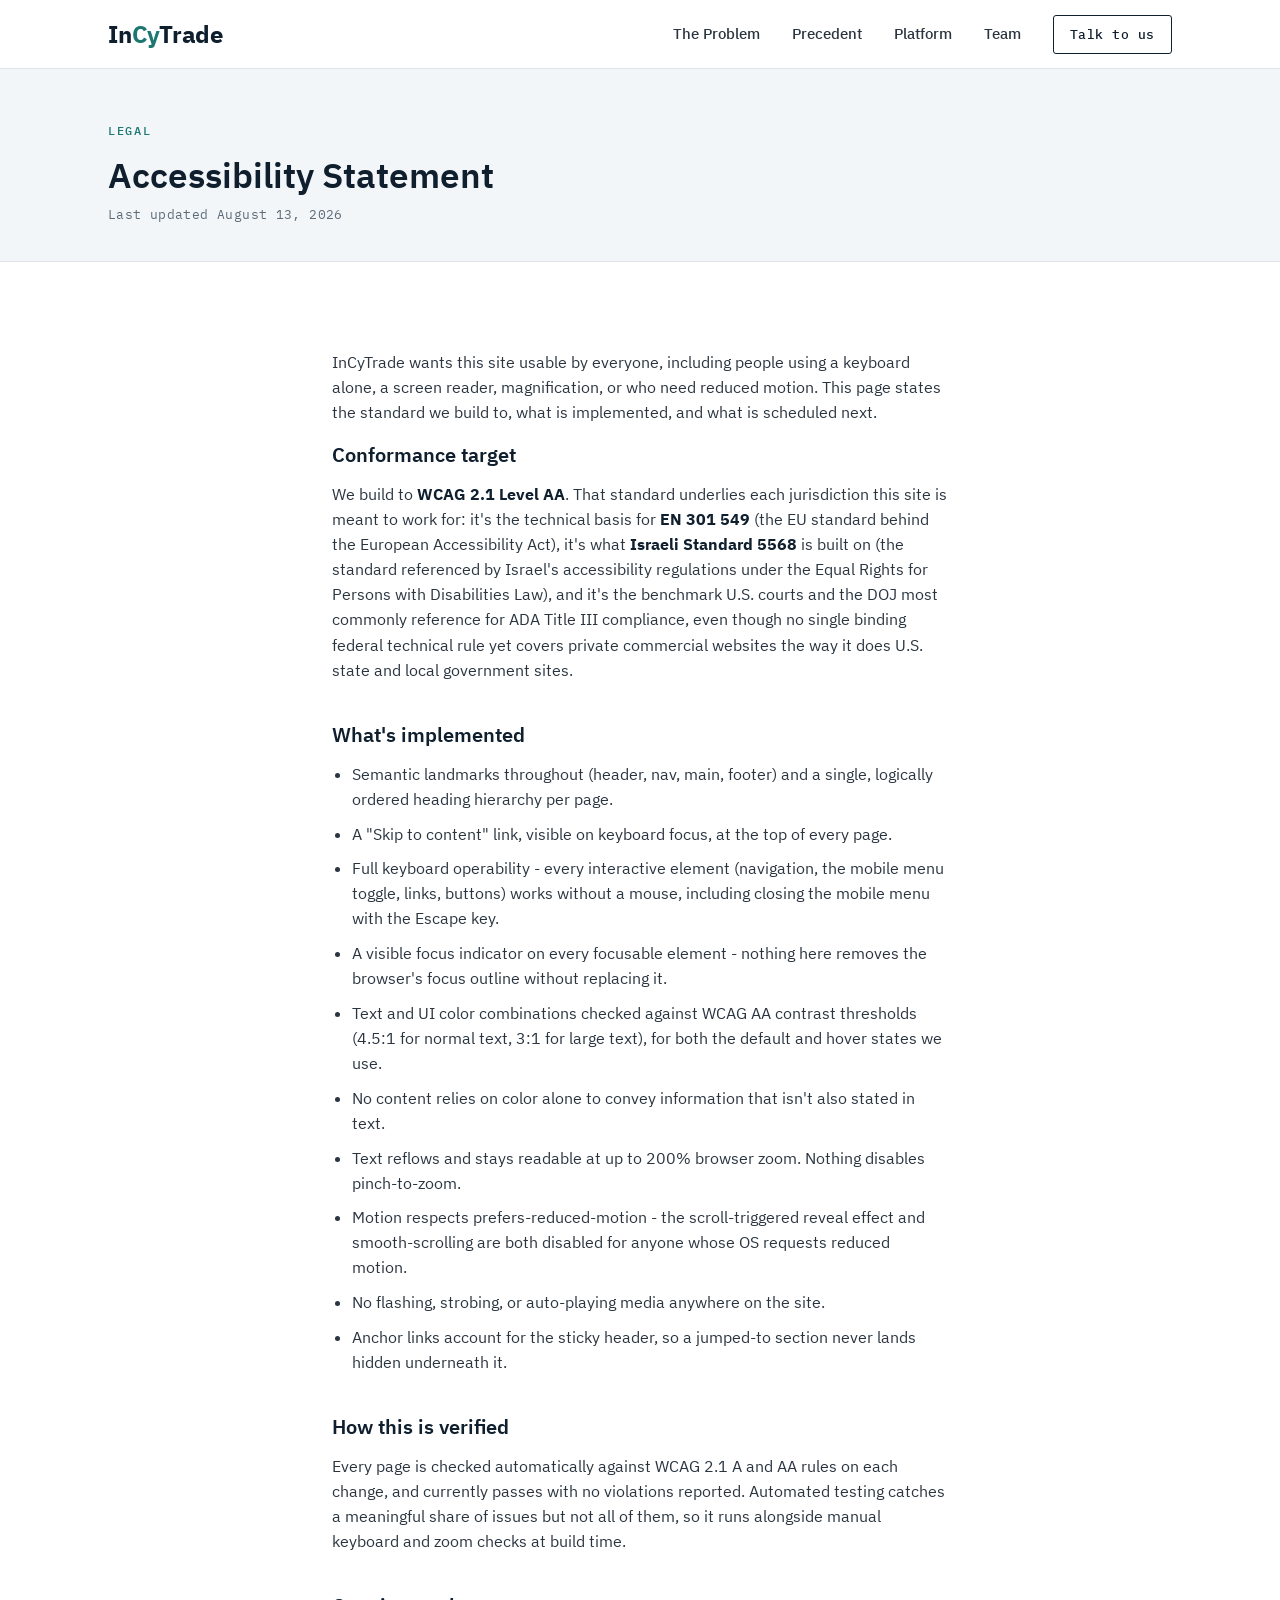
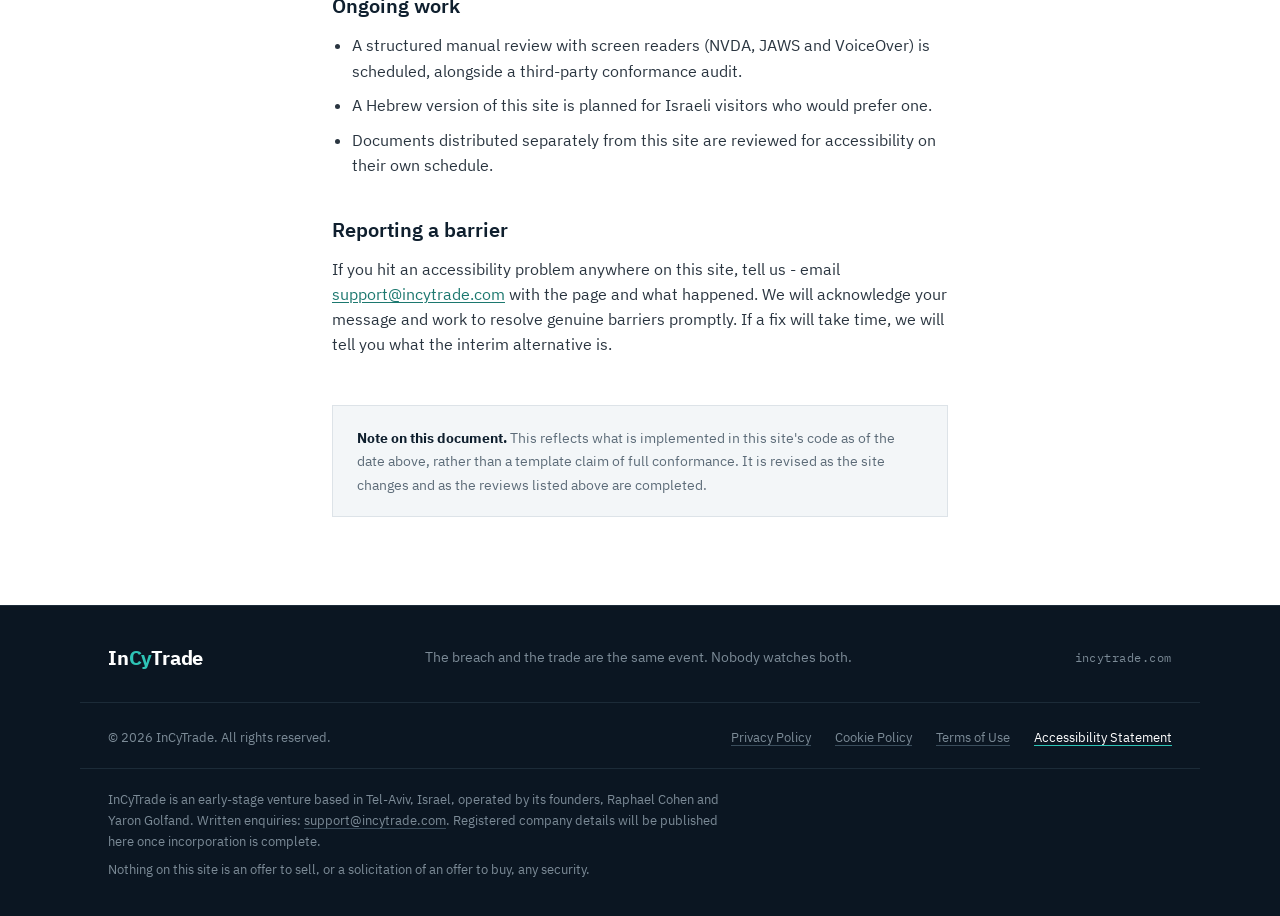
==== commit e1290e31: "Clean URLs, larger wordmark, tighter mobile spacing" ====
--- a/accessibility.html
+++ b/accessibility.html
@@ -5,6 +5,20 @@
 <meta name="viewport" content="width=device-width, initial-scale=1.0">
 <title>Accessibility Statement - InCyTrade</title>
 <meta name="description" content="InCyTrade's accessibility conformance target, what's been implemented, known limitations, and how to report a barrier.">
+<link rel="canonical" href="https://incytrade.com/accessibility">
+<meta property="og:type" content="website">
+<meta property="og:site_name" content="InCyTrade">
+<meta property="og:url" content="https://incytrade.com/accessibility">
+<meta property="og:title" content="Accessibility Statement - InCyTrade">
+<meta property="og:description" content="The accessibility standard this site builds to, what is implemented, and what is scheduled next.">
+<meta property="og:image" content="https://incytrade.com/og-image.png">
+<meta property="og:image:width" content="1200">
+<meta property="og:image:height" content="630">
+<meta property="og:image:alt" content="InCyTrade. The breach and the trade are the same event. Nobody watches both.">
+<meta name="twitter:card" content="summary_large_image">
+<meta name="twitter:title" content="Accessibility Statement - InCyTrade">
+<meta name="twitter:description" content="The accessibility standard this site builds to, what is implemented, and what is scheduled next.">
+<meta name="twitter:image" content="https://incytrade.com/og-image.png">
 <link rel="icon" href="favicon.svg" type="image/svg+xml">
 <link rel="stylesheet" href="fonts.css">
 <link rel="stylesheet" href="vendor/cookieconsent/cookieconsent.css">
@@ -16,7 +30,7 @@
 
 <header class="site-header">
   <div class="wrap header-row">
-    <a class="wordmark" href="index.html" aria-label="InCyTrade home">In<span class="accent-cy">Cy</span>Trade</a>
+    <a class="wordmark" href="/" aria-label="InCyTrade home">In<span class="accent-cy">Cy</span>Trade</a>
     <button class="nav-toggle" id="navToggle" aria-expanded="false" aria-controls="primaryNav" aria-label="Toggle menu">
       <span></span><span></span><span></span>
     </button>
@@ -84,17 +98,17 @@
 
 <footer class="site-footer">
   <div class="wrap footer-row">
-    <a class="wordmark wordmark-small" href="index.html">In<span class="accent-cy">Cy</span>Trade</a>
+    <a class="wordmark wordmark-small" href="/">In<span class="accent-cy">Cy</span>Trade</a>
     <p class="footer-tagline">The breach and the trade are the same event. Nobody watches both.</p>
     <p class="footer-meta">incytrade.com</p>
   </div>
   <div class="wrap footer-legal">
     <p class="footer-copyright">&copy; 2026 InCyTrade. All rights reserved.</p>
     <nav class="footer-legal-nav" aria-label="Legal">
-      <a href="privacy.html">Privacy Policy</a>
-      <a href="cookies.html">Cookie Policy</a>
-      <a href="terms.html">Terms of Use</a>
-      <a href="accessibility.html" aria-current="page">Accessibility Statement</a>
+      <a href="/privacy">Privacy Policy</a>
+      <a href="/cookies">Cookie Policy</a>
+      <a href="/terms">Terms of Use</a>
+      <a href="/accessibility" aria-current="page">Accessibility Statement</a>
     </nav>
   </div>
   <div class="wrap footer-imprint">
--- a/styles.css
+++ b/styles.css
@@ -139,7 +139,7 @@
 .wordmark {
   font-family: var(--font-display);
   font-weight: 700;
-  font-size: 1.25rem;
+  font-size: 1.5rem;
   letter-spacing: -0.01em;
   text-decoration: none;
   color: var(--navy-900);
@@ -212,6 +212,23 @@
   padding: 6.5rem 0 4.5rem;
 }
 
+/* On a phone the desktop rhythm reads as dead space rather than air: the
+   headline sits low, and the chart is two thumb-flicks below the fold. These
+   tighten the vertical gaps and lift the type a step, so the page keeps the
+   density it has on a desktop. Nothing moves and nothing is removed. */
+@media (max-width: 700px) {
+  .hero { padding: 3.25rem 0 2.75rem; }
+  .hero-quote { margin-bottom: 1.5rem; }
+  .hero-sub { margin-bottom: 1.75rem; }
+  .hero-ctas { margin-bottom: 2rem; }
+  .hero-viz { margin-top: 0; }
+  .hero-viz-col { margin-bottom: 2.25rem; }
+  .viz-canvas { height: 270px; }
+  .signal-strip { padding-top: 1.75rem; }
+  .section { padding: 3.25rem 0; }
+  .section-head { margin-bottom: 1.75rem; }
+}
+
 /* ---- Hero correlation visual ------------------------------------------- */
 
 .hero-inner {
@@ -877,6 +894,7 @@
 
 .footer-row .wordmark {
   color: var(--paper-0);
+  font-size: 1.25rem;
 }
 
 .footer-tagline {
@@ -1130,9 +1148,64 @@
   .timeline-detail { min-height: 0; }
 }
 
+@media (max-width: 700px) {
+  /* On a phone the page is one narrow column, so the generous desktop padding
+     eats the reading width. Everything below trades inner padding for line
+     length, and unstacks the two-column pieces that were squeezing text into
+     a third of the screen. */
+  .wrap { padding: 0 1.35rem; }
+
+  .split-col,
+  .layer-card,
+  .module-card,
+  .team-card { padding: 1.6rem 1.35rem; }
+
+  .callout-band { padding: 1.5rem 1.35rem; }
+
+  /* term-and-definition rows: label above the text instead of beside it */
+  .fact-list > div {
+    grid-template-columns: 1fr;
+    gap: 0.3rem;
+  }
+
+  /* full-width buttons read as deliberate on a phone, half-width reads broken */
+  .hero-ctas { gap: 0.75rem; }
+  .hero-ctas .btn,
+  .contact-inner .btn {
+    display: block;
+    width: 100%;
+    text-align: center;
+  }
+
+  .footer-row {
+    flex-direction: column;
+    align-items: flex-start;
+    gap: 0.65rem;
+  }
+  .footer-tagline {
+    text-align: left;
+    flex: none;
+  }
+  .footer-legal {
+    flex-direction: column;
+    align-items: flex-start;
+    gap: 0.9rem;
+  }
+  .footer-legal-nav {
+    display: flex;
+    flex-wrap: wrap;
+    gap: 0.6rem 1.1rem;
+  }
+
+  .legal-table { font-size: 0.85rem; }
+  .legal-table th,
+  .legal-table td { padding: 0.6rem 0.5rem; }
+}
+
 @media (max-width: 480px) {
   .timeline { grid-template-columns: 1fr; }
   .signal-strip { gap: 1rem; }
+  .hero-quote { font-size: 1.95rem; }
 }
 
 /* Provenance line under the precedent timeline. */
@@ -1188,3 +1261,202 @@
 #cc-main .cm--box {
   max-width: 22rem;
 }
+
+/* ==========================================================================
+   "Why now?" floating note
+   A small launcher pinned to the bottom right that opens a chat-style panel
+   and types the answer out. Fixed position and a low footprint, so it never
+   covers page content, and it lifts out of the way while the cookie notice
+   is on screen.
+   ========================================================================== */
+
+.whynow {
+  position: fixed;
+  right: 1.5rem;
+  bottom: 1.5rem;
+  z-index: 90;
+  display: flex;
+  flex-direction: column;
+  align-items: flex-end;
+  gap: 0.75rem;
+  transition: bottom 0.25s ease;
+}
+
+/* the consent notice sits in the same corner until it is dismissed */
+html.show--consent .whynow { bottom: 15.5rem; }
+
+.whynow-fab {
+  position: relative;
+  display: inline-flex;
+  align-items: center;
+  justify-content: center;
+  width: 54px;
+  height: 54px;
+  border-radius: 50%;
+  border: 1px solid #24384a;
+  background: var(--navy-900);
+  color: var(--teal-500);
+  cursor: pointer;
+  box-shadow: 0 10px 28px rgba(0, 0, 0, 0.35);
+  transition: transform 0.18s ease, background 0.18s ease;
+}
+
+.whynow-fab:hover { transform: translateY(-2px); background: var(--navy-800); }
+
+.whynow-fab:focus-visible {
+  outline: 2px solid var(--teal-500);
+  outline-offset: 3px;
+}
+
+.whynow-glyph {
+  font-family: var(--font-mono);
+  font-size: 1.4rem;
+  font-weight: 600;
+  line-height: 1;
+}
+
+/* the accessible name lives in the DOM, off screen */
+.whynow-label,
+.whynow-sr {
+  position: absolute;
+  width: 1px;
+  height: 1px;
+  overflow: hidden;
+  clip: rect(0 0 0 0);
+  clip-path: inset(50%);
+  white-space: nowrap;
+}
+
+/* a short prompt so the circle is not just a mystery glyph */
+.whynow-teaser {
+  position: absolute;
+  right: calc(100% + 0.6rem);
+  white-space: nowrap;
+  font-family: var(--font-mono);
+  font-size: 0.72rem;
+  letter-spacing: 0.08em;
+  text-transform: uppercase;
+  color: var(--muted-400);
+  background: var(--navy-900);
+  border: 1px solid #24384a;
+  padding: 0.4rem 0.7rem;
+  opacity: 0;
+  transform: translateX(6px);
+  pointer-events: none;
+  transition: opacity 0.25s ease, transform 0.25s ease;
+}
+
+.whynow-fab:hover .whynow-teaser,
+.whynow-fab:focus-visible .whynow-teaser,
+.whynow.is-hinting .whynow-teaser {
+  opacity: 1;
+  transform: none;
+}
+
+.whynow.is-open .whynow-teaser { opacity: 0; }
+
+.whynow-panel {
+  width: 360px;
+  max-width: calc(100vw - 3rem);
+  background: var(--navy-950);
+  border: 1px solid #24384a;
+  box-shadow: 0 18px 44px rgba(0, 0, 0, 0.45);
+}
+
+.whynow-panel[hidden] { display: none; }
+
+.whynow.is-open .whynow-panel {
+  animation: whynow-in 0.22s ease-out;
+}
+
+@keyframes whynow-in {
+  from { opacity: 0; transform: translateY(8px); }
+  to { opacity: 1; transform: none; }
+}
+
+.whynow-head {
+  display: flex;
+  align-items: center;
+  justify-content: space-between;
+  gap: 1rem;
+  padding: 0.75rem 0.9rem;
+  border-bottom: 1px solid #1c2b38;
+}
+
+.whynow-title {
+  margin: 0;
+  display: inline-flex;
+  align-items: center;
+  gap: 0.5rem;
+  font-family: var(--font-mono);
+  font-size: 0.72rem;
+  letter-spacing: 0.12em;
+  text-transform: uppercase;
+  color: var(--teal-500);
+}
+
+.whynow-dot {
+  width: 6px;
+  height: 6px;
+  border-radius: 50%;
+  background: var(--teal-500);
+  animation: viz-pulse 1.9s ease-in-out infinite;
+}
+
+.whynow-close {
+  background: none;
+  border: 0;
+  color: var(--muted-400);
+  font-size: 1.3rem;
+  line-height: 1;
+  padding: 0 0.15rem;
+  cursor: pointer;
+}
+
+.whynow-close:hover { color: var(--paper-0); }
+
+.whynow-close:focus-visible {
+  outline: 2px solid var(--teal-500);
+  outline-offset: 2px;
+}
+
+.whynow-body { padding: 0.95rem 0.9rem 1.1rem; }
+
+.whynow-text {
+  margin: 0;
+  font-size: 0.88rem;
+  line-height: 1.62;
+  color: #c7d3dc;
+  min-height: 7.5rem;
+}
+
+/* the caret only blinks while text is still arriving */
+.whynow.is-typing .whynow-text::after {
+  content: "";
+  display: inline-block;
+  width: 7px;
+  height: 1em;
+  margin-left: 2px;
+  background: var(--teal-500);
+  vertical-align: -0.15em;
+  animation: whynow-caret 1s step-end infinite;
+}
+
+@keyframes whynow-caret {
+  0%, 100% { opacity: 1; }
+  50% { opacity: 0; }
+}
+
+@media (max-width: 700px) {
+  .whynow { right: 1rem; bottom: 1rem; }
+  html.show--consent .whynow { bottom: 17rem; }
+  .whynow-panel { width: calc(100vw - 2rem); }
+  .whynow-text { min-height: 9.5rem; }
+}
+
+@media (prefers-reduced-motion: reduce) {
+  .whynow-dot,
+  .whynow.is-open .whynow-panel,
+  .whynow.is-typing .whynow-text::after { animation: none; }
+  .whynow-fab:hover { transform: none; }
+}
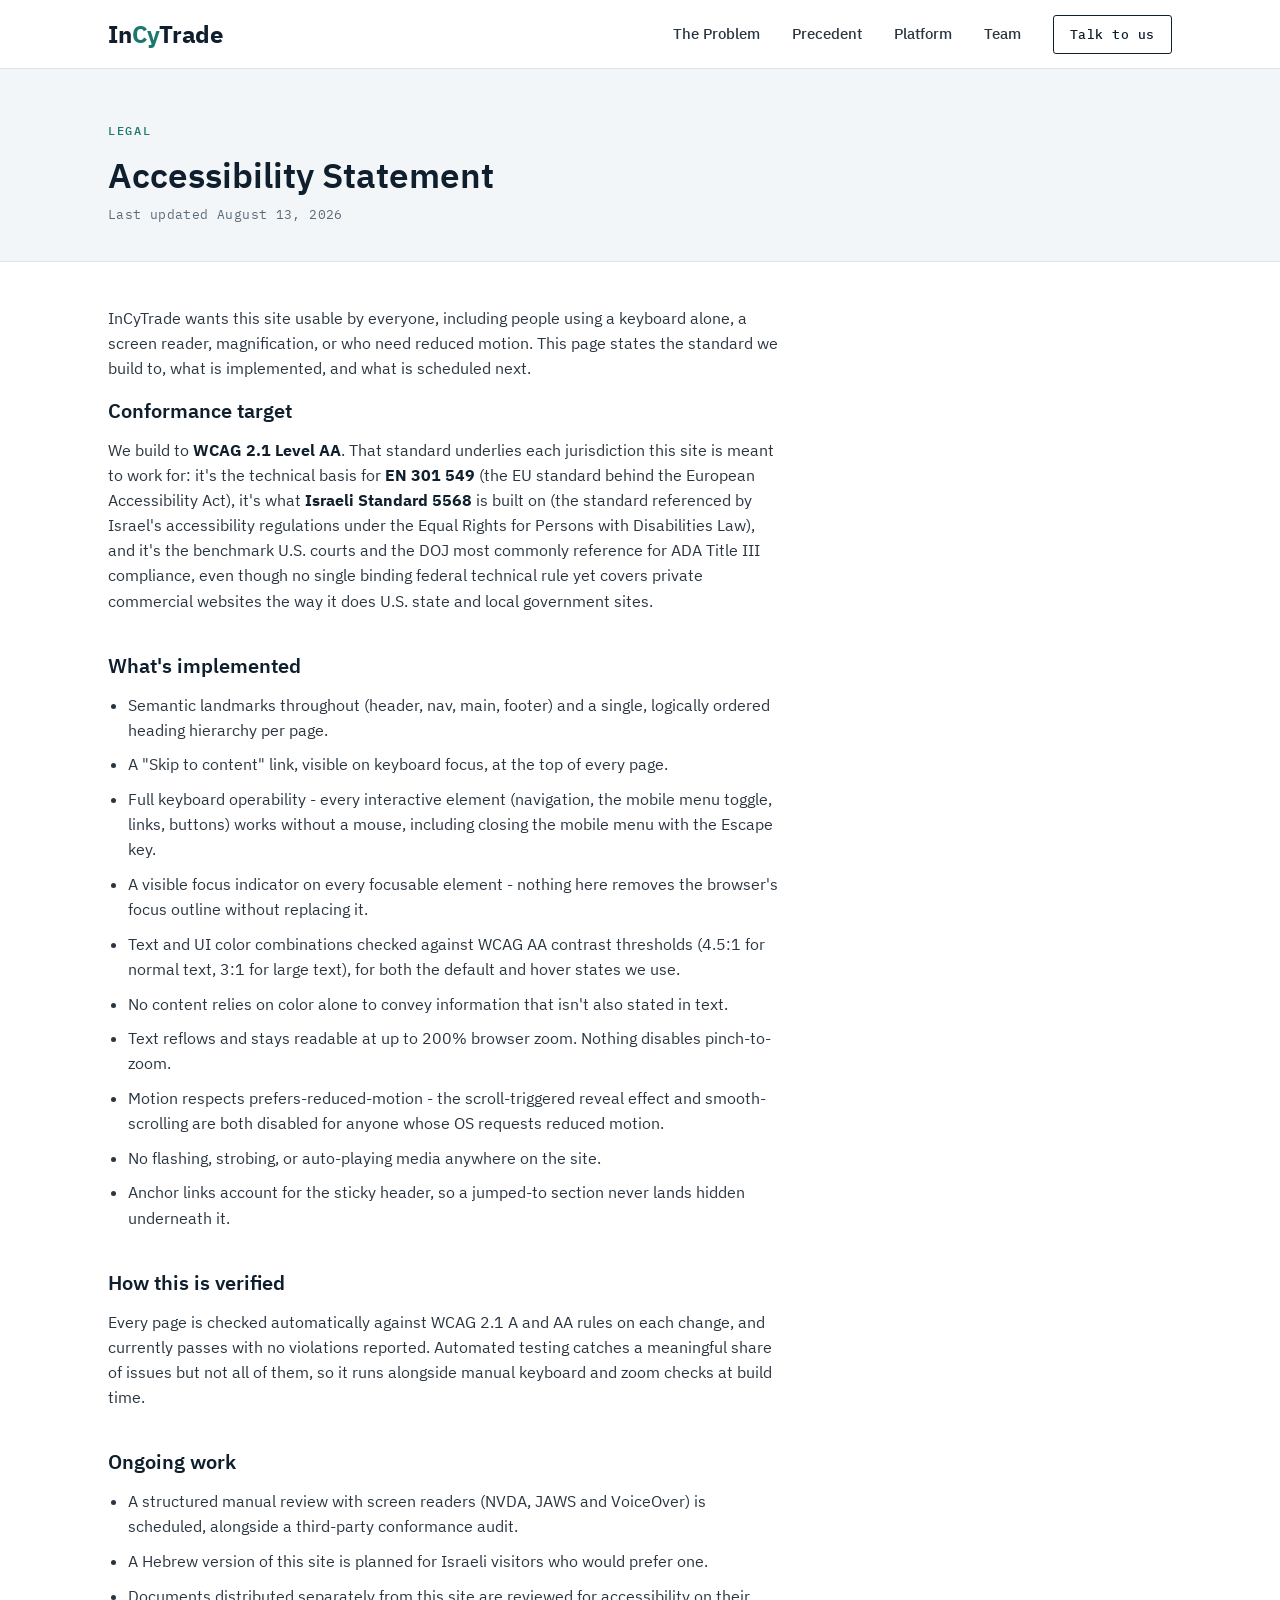
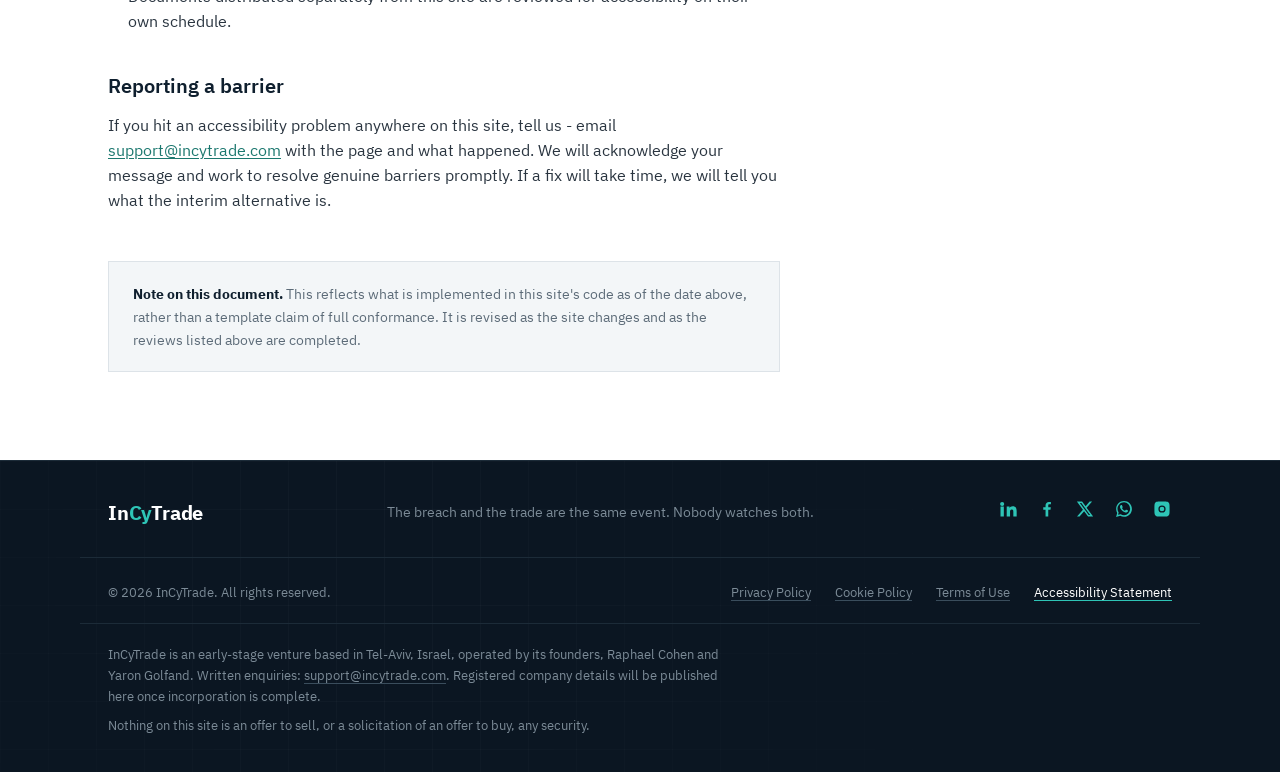
==== commit 519f26ec: "Category on one line, unified footer, mobile menu button, spacing fixes" ====
--- a/accessibility.html
+++ b/accessibility.html
@@ -5,6 +5,7 @@
 <meta name="viewport" content="width=device-width, initial-scale=1.0">
 <title>Accessibility Statement - InCyTrade</title>
 <meta name="description" content="InCyTrade's accessibility conformance target, what's been implemented, known limitations, and how to report a barrier.">
+<meta name="robots" content="noindex, follow">
 <link rel="canonical" href="https://incytrade.com/accessibility">
 <meta property="og:type" content="website">
 <meta property="og:site_name" content="InCyTrade">
@@ -19,7 +20,11 @@
 <meta name="twitter:title" content="Accessibility Statement - InCyTrade">
 <meta name="twitter:description" content="The accessibility standard this site builds to, what is implemented, and what is scheduled next.">
 <meta name="twitter:image" content="https://incytrade.com/og-image.png">
-<link rel="icon" href="favicon.svg" type="image/svg+xml">
+<link rel="icon" href="/favicon.svg" type="image/svg+xml">
+<link rel="icon" href="/icon-48.png" sizes="48x48" type="image/png">
+<link rel="icon" href="/icon-96.png" sizes="96x96" type="image/png">
+<link rel="icon" href="/icon-192.png" sizes="192x192" type="image/png">
+<link rel="apple-touch-icon" href="/apple-touch-icon.png" sizes="180x180">
 <link rel="stylesheet" href="fonts.css">
 <link rel="stylesheet" href="vendor/cookieconsent/cookieconsent.css">
 <link rel="stylesheet" href="styles.css">
@@ -100,7 +105,23 @@
   <div class="wrap footer-row">
     <a class="wordmark wordmark-small" href="/">In<span class="accent-cy">Cy</span>Trade</a>
     <p class="footer-tagline">The breach and the trade are the same event. Nobody watches both.</p>
-    <p class="footer-meta">incytrade.com</p>
+    <ul class="footer-social" aria-label="Social channels, coming soon">
+      <li><span class="social-link" role="img" aria-label="LinkedIn">
+        <svg viewBox="0 0 24 24" aria-hidden="true" focusable="false"><path fill="currentColor" d="M4.98 3.5a2.5 2.5 0 1 1 0 5 2.5 2.5 0 0 1 0-5ZM3 9h4v12H3V9Zm7 0h3.8v1.7h.05c.53-1 1.83-2.05 3.77-2.05 4.03 0 4.78 2.65 4.78 6.1V21h-4v-5.5c0-1.31-.02-3-1.83-3-1.83 0-2.11 1.43-2.11 2.9V21h-4V9Z"/></svg>
+      </span></li>
+      <li><span class="social-link" role="img" aria-label="Facebook">
+        <svg viewBox="0 0 24 24" aria-hidden="true" focusable="false"><path fill="currentColor" d="M13.5 21v-8h2.7l.4-3.1h-3.1V7.9c0-.9.25-1.5 1.55-1.5h1.65V3.6c-.29-.04-1.27-.12-2.41-.12-2.39 0-4.02 1.46-4.02 4.13V9.9H7.5V13h2.77v8h3.23Z"/></svg>
+      </span></li>
+      <li><span class="social-link" role="img" aria-label="X">
+        <svg viewBox="0 0 24 24" aria-hidden="true" focusable="false"><path fill="currentColor" d="M17.53 3h3.02l-6.6 7.54L21.75 21h-6.08l-4.76-6.23L5.46 21H2.44l7.06-8.07L2.25 3h6.23l4.3 5.69L17.53 3Zm-1.06 16.2h1.67L7.6 4.71H5.81L16.47 19.2Z"/></svg>
+      </span></li>
+      <li><span class="social-link" role="img" aria-label="WhatsApp">
+        <svg viewBox="0 0 24 24" aria-hidden="true" focusable="false"><path fill="currentColor" d="M12.04 2.5c-5.23 0-9.48 4.24-9.48 9.47 0 1.67.44 3.3 1.27 4.74L2.5 21.5l4.93-1.29a9.44 9.44 0 0 0 4.61 1.18h.01c5.23 0 9.47-4.24 9.47-9.47s-4.25-9.42-9.48-9.42Zm0 17.03h-.01a7.86 7.86 0 0 1-4-1.1l-.29-.17-2.93.77.78-2.85-.19-.29a7.83 7.83 0 0 1-1.2-4.19c0-4.34 3.53-7.87 7.88-7.87a7.87 7.87 0 0 1 0 15.7Zm4.32-5.89c-.24-.12-1.4-.69-1.61-.77-.22-.08-.38-.12-.54.12s-.62.77-.76.93c-.14.16-.28.18-.51.06a6.4 6.4 0 0 1-1.9-1.17 7.1 7.1 0 0 1-1.31-1.63c-.14-.24-.02-.37.1-.49.11-.11.24-.28.36-.42.12-.14.16-.24.24-.4.08-.16.04-.3-.02-.42-.06-.12-.54-1.3-.74-1.78-.19-.46-.39-.4-.54-.41h-.46c-.16 0-.42.06-.63.3-.22.24-.83.81-.83 1.98s.85 2.3.97 2.46c.12.16 1.67 2.55 4.05 3.58.57.24 1.01.39 1.35.5.57.18 1.09.15 1.5.09.46-.07 1.4-.57 1.6-1.13.2-.55.2-1.02.14-1.12-.06-.1-.22-.16-.46-.28Z"/></svg>
+      </span></li>
+      <li><span class="social-link" role="img" aria-label="Instagram">
+        <svg viewBox="0 0 24 24" aria-hidden="true" focusable="false"><path fill="currentColor" d="M12 2.9c2.96 0 3.31.01 4.48.07 1.08.05 1.67.23 2.06.38.52.2.89.44 1.28.83.39.39.63.76.83 1.28.15.39.33.98.38 2.06.06 1.17.07 1.52.07 4.48s-.01 3.31-.07 4.48c-.05 1.08-.23 1.67-.38 2.06-.2.52-.44.89-.83 1.28-.39.39-.76.63-1.28.83-.39.15-.98.33-2.06.38-1.17.06-1.52.07-4.48.07s-3.31-.01-4.48-.07c-1.08-.05-1.67-.23-2.06-.38a3.45 3.45 0 0 1-1.28-.83 3.45 3.45 0 0 1-.83-1.28c-.15-.39-.33-.98-.38-2.06C2.91 15.31 2.9 14.96 2.9 12s.01-3.31.07-4.48c.05-1.08.23-1.67.38-2.06.2-.52.44-.89.83-1.28.39-.39.76-.63 1.28-.83.39-.15.98-.33 2.06-.38C8.69 2.91 9.04 2.9 12 2.9Zm0 4.77a4.33 4.33 0 1 0 0 8.66 4.33 4.33 0 0 0 0-8.66Zm0 7.14a2.81 2.81 0 1 1 0-5.62 2.81 2.81 0 0 1 0 5.62Zm5.51-7.31a1.01 1.01 0 1 1-2.02 0 1.01 1.01 0 0 1 2.02 0Z"/></svg>
+      </span></li>
+    </ul>
   </div>
   <div class="wrap footer-legal">
     <p class="footer-copyright">&copy; 2026 InCyTrade. All rights reserved.</p>
--- a/styles.css
+++ b/styles.css
@@ -178,7 +178,11 @@
   letter-spacing: 0.04em;
 }
 .nav-cta:hover {
-  background: var(--navy-900);
+  background-color: var(--navy-900);
+  background-image:
+    linear-gradient(rgba(255, 255, 255, 0.045) 1px, transparent 1px),
+    linear-gradient(90deg, rgba(255, 255, 255, 0.045) 1px, transparent 1px);
+  background-size: 14px 14px;
   color: var(--paper-0) !important;
 }
 
@@ -209,7 +213,7 @@
   background-image:
     radial-gradient(circle at 88% -10%, rgba(46, 196, 182, 0.16), transparent 55%);
   color: var(--paper-0);
-  padding: 6.5rem 0 4.5rem;
+  padding: 5rem 0 6rem;
 }
 
 /* On a phone the desktop rhythm reads as dead space rather than air: the
@@ -217,12 +221,35 @@
    tighten the vertical gaps and lift the type a step, so the page keeps the
    density it has on a desktop. Nothing moves and nothing is removed. */
 @media (max-width: 700px) {
+  /* The manual break belongs to the desktop measure. On a phone it splits the
+     headline into more lines than it needs, so the text wraps on its own. */
+  .hero-quote br { display: none; }
+  .hero-quote { max-width: none; }
+
+  /* The display type is where a phone layout usually gives itself away. On a
+     desktop the headline has room to breathe at a loose line height. Shrunk to
+     a phone it reads like body copy. Larger, tighter and with the tracking
+     pulled in makes the same words read as a headline again. */
+  .hero-quote {
+    font-size: 2.15rem;
+    line-height: 1.08;
+    letter-spacing: -0.022em;
+  }
+
+  .section-head h2,
+  .band-quote,
+  .contact-inner h2 {
+    line-height: 1.1;
+    letter-spacing: -0.018em;
+  }
+
   .hero { padding: 3.25rem 0 2.75rem; }
   .hero-quote { margin-bottom: 1.5rem; }
   .hero-sub { margin-bottom: 1.75rem; }
   .hero-ctas { margin-bottom: 2rem; }
   .hero-viz { margin-top: 0; }
-  .hero-viz-col { margin-bottom: 2.25rem; }
+  .hero-viz-col { margin-top: 0.25rem; margin-bottom: 2rem; }
+  .hero-ctas { margin-bottom: 2.25rem; }
   .viz-canvas { height: 270px; }
   .signal-strip { padding-top: 1.75rem; }
   .section { padding: 3.25rem 0; }
@@ -231,21 +258,50 @@
 
 /* ---- Hero correlation visual ------------------------------------------- */
 
+/* On a phone the chart is the thing worth seeing, so it comes straight after
+   the sentence that sets it up, and the buttons follow. On a desktop nothing
+   moves: the copy and the buttons stack in the left column, the chart holds
+   the right one, and the figures run the full width underneath. */
 .hero-inner {
-  display: grid;
-  grid-template-columns: 1fr;
-  align-items: start;
-}
-
-.hero-inner > .signal-strip { grid-column: 1 / -1; }
+  display: flex;
+  flex-direction: column;
+}
+
+.hero-copy { order: 1; }
+.hero-viz-col { order: 2; }
+.hero-ctas { order: 3; }
+.hero-inner > .signal-strip { order: 4; }
 
 @media (min-width: 981px) {
   .hero-inner {
+    display: grid;
     grid-template-columns: minmax(0, 1.02fr) minmax(0, 0.98fr);
+    grid-template-areas:
+      "copy viz"
+      "cta  viz"
+      "strip strip";
+    grid-template-rows: auto auto auto;
     column-gap: 3.5rem;
-  }
-  .hero-copy { grid-column: 1; }
-  .hero-viz-col { grid-column: 2; }
+    align-items: start;
+  }
+  .hero-copy { grid-area: copy; }
+  .hero-ctas { grid-area: cta; }
+  .hero-viz-col {
+    grid-area: viz;
+    align-self: stretch;
+    display: flex;
+    flex-direction: column;
+  }
+
+  /* The rule stays with the caption it separates, and the line of type is
+     centred inside the whole space that remains below it. Auto margins would
+     centre the box, rule and all, which pushes the type to the top of it. */
+  .hero-viz-col > .category {
+    flex: 1;
+    padding-top: 0;
+    padding-bottom: 0;
+  }
+  .hero-inner > .signal-strip { grid-area: strip; }
 }
 
 .hero-viz {
@@ -353,7 +409,8 @@
 
 .hero-sub {
   max-width: 62ch;
-  font-size: 1.1rem;
+  /* a hair under a rem: at 0.98 the closing word fell to a line of its own */
+  font-size: 0.94rem;
   color: #c7d3dc;
   margin-bottom: 2.25rem;
 }
@@ -911,6 +968,18 @@
   letter-spacing: 0.04em;
 }
 
+.footer-meta a {
+  color: inherit;
+  text-decoration: none;
+  border-bottom: 1px solid rgba(255, 255, 255, 0.18);
+  padding-bottom: 1px;
+}
+
+.footer-meta a:hover {
+  color: var(--teal-500);
+  border-bottom-color: var(--teal-500);
+}
+
 .footer-legal {
   display: flex;
   align-items: center;
@@ -965,7 +1034,22 @@
   color: var(--muted-500);
 }
 
+/* The heading block and the body were two containers of different widths, so
+   the text started well to the right of the title it belonged to. The
+   container now matches the one the heading uses, and the measure is kept
+   comfortable by capping each block of text instead of the column. */
+/* The section below the title band carried the full page rhythm, which left
+   a gap wide enough to read as a mistake. The body now starts close enough
+   to belong to the heading above it. */
+.legal-hero + .section {
+  padding-top: 2.75rem;
+}
+
 .legal-body {
+  max-width: var(--max);
+}
+
+.legal-body > * {
   max-width: 42rem;
 }
 
@@ -1004,7 +1088,6 @@
 .legal-body a:hover { color: var(--navy-900); }
 
 .legal-body strong { color: var(--navy-900); }
-
 
 
 .placeholder {
@@ -1129,14 +1212,19 @@
     display: none;
   }
   .primary-nav.is-open { display: flex; }
-  .primary-nav a {
+  /* The divider rules below are for the plain links only. They used to catch
+     the button too, repainting its bottom edge in the divider colour and then
+     removing it on :last-child, which left it looking sliced off. */
+  .primary-nav a:not(.nav-cta) {
     padding: 0.75rem 0;
     width: 100%;
     border-bottom: 1px solid var(--line-200);
   }
-  .primary-nav a:last-child { border-bottom: none; }
+  .primary-nav a:not(.nav-cta):last-child { border-bottom: none; }
   .nav-cta {
-    margin-top: 0.75rem;
+    width: 100%;
+    margin-top: 0.9rem;
+    padding: 0.7rem 1rem;
     text-align: center;
   }
   .nav-toggle { display: flex; }
@@ -1205,7 +1293,7 @@
 @media (max-width: 480px) {
   .timeline { grid-template-columns: 1fr; }
   .signal-strip { gap: 1rem; }
-  .hero-quote { font-size: 1.95rem; }
+  .hero-quote { font-size: 2.12rem; }
 }
 
 /* Provenance line under the precedent timeline. */
@@ -1247,14 +1335,12 @@
   text-decoration-color: var(--teal-500);
 }
 
-
 /* Second row of evidence blocks under the timeline. */
 .subgrid-row-2 {
   margin-top: 2.5rem;
   padding-top: 2.5rem;
   border-top: 1px solid var(--line-200);
 }
-
 
 /* The consent notice is a compact box in the corner rather than a full-width
    bar, so it never sits on top of the hero figures. */
@@ -1337,7 +1423,11 @@
   letter-spacing: 0.08em;
   text-transform: uppercase;
   color: var(--muted-400);
-  background: var(--navy-900);
+  background-color: var(--navy-900);
+  background-image:
+    linear-gradient(rgba(255, 255, 255, 0.04) 1px, transparent 1px),
+    linear-gradient(90deg, rgba(255, 255, 255, 0.04) 1px, transparent 1px);
+  background-size: 14px 14px;
   border: 1px solid #24384a;
   padding: 0.4rem 0.7rem;
   opacity: 0;
@@ -1356,11 +1446,32 @@
 .whynow.is-open .whynow-teaser { opacity: 0; }
 
 .whynow-panel {
+  position: relative;
   width: 360px;
   max-width: calc(100vw - 3rem);
   background: var(--navy-950);
   border: 1px solid #24384a;
   box-shadow: 0 18px 44px rgba(0, 0, 0, 0.45);
+}
+
+/* the same squares as the rest of the dark surfaces, on a tighter pitch so
+   they read inside a small panel. The launcher circle stays plain. */
+.whynow-panel::before {
+  content: "";
+  position: absolute;
+  inset: 0;
+  pointer-events: none;
+  background-image:
+    linear-gradient(rgba(255, 255, 255, 0.028) 1px, transparent 1px),
+    linear-gradient(90deg, rgba(255, 255, 255, 0.028) 1px, transparent 1px);
+  background-size: 32px 32px;
+  -webkit-mask-image: radial-gradient(circle at 28% 38%, #000 0%, transparent 80%);
+  mask-image: radial-gradient(circle at 28% 38%, #000 0%, transparent 80%);
+}
+
+.whynow-panel > * {
+  position: relative;
+  z-index: 1;
 }
 
 .whynow-panel[hidden] { display: none; }
@@ -1449,6 +1560,17 @@
 
 @media (max-width: 700px) {
   .whynow { right: 1rem; bottom: 1rem; }
+
+  /* beside the button there is no room on a phone, so the hint sits above it */
+  .whynow-teaser {
+    right: 0;
+    bottom: calc(100% + 0.5rem);
+    transform: translateY(4px);
+  }
+
+  .whynow-fab:hover .whynow-teaser,
+  .whynow-fab:focus-visible .whynow-teaser,
+  .whynow.is-hinting .whynow-teaser { transform: none; }
   html.show--consent .whynow { bottom: 17rem; }
   .whynow-panel { width: calc(100vw - 2rem); }
   .whynow-text { min-height: 9.5rem; }
@@ -1460,3 +1582,195 @@
   .whynow.is-typing .whynow-text::after { animation: none; }
   .whynow-fab:hover { transform: none; }
 }
+
+/* ---- The category ------------------------------------------------------- */
+
+/* Stated once in the hero, under the chart: the short form large enough to
+   remember, the long form small enough not to compete with the headline. */
+/* Centred under the panel and ruled across its full width, so it reads as the
+   panel's caption rather than as a stray label hanging off the left edge. */
+/* One line: the short name, the long name, and the mark closing it, centred
+   in whatever space the chart column leaves over. */
+.category {
+  display: flex;
+  flex-direction: row;
+  align-items: center;
+  justify-content: center;
+  gap: 1.1rem;
+  width: 100%;
+  margin-top: 1rem;
+  padding-top: 1rem;
+  padding-bottom: 0;
+  border-top: 1px solid #1e2f3d;
+  text-align: center;
+}
+
+.category-mark {
+  width: 44px;
+  height: 44px;
+  flex: none;
+  color: var(--paper-0);
+  filter: drop-shadow(0 0 18px rgba(46, 196, 182, 0.3));
+}
+
+.category-mark circle {
+  transform-origin: 32px 32px;
+  animation: mark-blink 0.9s ease-in-out infinite;
+}
+
+@keyframes mark-blink {
+  0%, 100% { opacity: 1; transform: scale(1); }
+  50% { opacity: 0.2; transform: scale(1.45); }
+}
+
+@media (prefers-reduced-motion: reduce) {
+  .category-mark circle { animation: none; }
+}
+
+.category-names {
+  display: flex;
+  align-items: center;
+  justify-content: center;
+  flex-wrap: wrap;
+  gap: 0.2rem 0.85rem;
+}
+
+.category-abbr {
+  font-family: var(--font-mono);
+  font-size: 2.1rem;
+  font-weight: 600;
+  letter-spacing: 0.02em;
+  color: var(--teal-500);
+  line-height: 1;
+}
+
+.category-full {
+  position: relative;
+  top: 3px;
+  font-family: var(--font-mono);
+  font-size: 0.92rem;
+  letter-spacing: 0.14em;
+  text-transform: uppercase;
+  color: var(--muted-400);
+}
+
+
+@media (max-width: 700px) {
+  .category-mark { width: 34px; height: 34px; }
+
+  /* the same single line on a phone, scaled to fit the width */
+  .category {
+    gap: 0.6rem;
+    margin-top: 1.35rem;
+    padding-top: 1.5rem;
+    padding-bottom: 0.5rem;
+  }
+  .category-names { gap: 0.55rem; }
+  .category-abbr { font-size: 1.35rem; }
+  .category-full { font-size: 0.66rem; letter-spacing: 0.1em; }
+}
+
+/* ---- Soft grid on the dark surfaces ------------------------------------- */
+/* The faint squares from the brand card, carried onto every navy area of the
+   site. The radial mask keeps it away from the edges, so it reads as texture
+   rather than as graph paper. */
+.hero,
+.callout-band,
+.band-dark,
+.site-footer {
+  position: relative;
+}
+
+.hero::before,
+.callout-band::before,
+.band-dark::before,
+.site-footer::before {
+  content: "";
+  position: absolute;
+  inset: 0;
+  pointer-events: none;
+  background-image:
+    linear-gradient(rgba(255, 255, 255, 0.028) 1px, transparent 1px),
+    linear-gradient(90deg, rgba(255, 255, 255, 0.028) 1px, transparent 1px);
+  background-size: 48px 48px;
+  -webkit-mask-image: radial-gradient(circle at 30% 40%, #000 0%, transparent 72%);
+  mask-image: radial-gradient(circle at 30% 40%, #000 0%, transparent 72%);
+}
+
+.hero > *,
+.callout-band > *,
+.band-dark > *,
+.site-footer > * {
+  position: relative;
+  z-index: 1;
+}
+
+/* the callout is a shallow band, so it takes a tighter grid and a softer mask */
+.callout-band::before {
+  background-size: 32px 32px;
+  -webkit-mask-image: radial-gradient(circle at 22% 50%, #000 0%, transparent 80%);
+  mask-image: radial-gradient(circle at 22% 50%, #000 0%, transparent 80%);
+}
+
+/* ---- Footer social marks ------------------------------------------------- */
+/* Placeholders until the accounts exist: they carry no href, so nothing is
+   focusable and nothing is announced as a link that goes nowhere. */
+.footer-social {
+  display: flex;
+  align-items: center;
+  gap: 1.15rem;
+  margin: 0;
+  padding: 0;
+  list-style: none;
+}
+
+.footer-social .social-link {
+  display: inline-flex;
+  color: var(--teal-500);
+}
+
+.footer-social svg {
+  width: 20px;
+  height: 20px;
+  display: block;
+}
+
+/* ---- The phone fold ------------------------------------------------------ */
+/* Three earlier media blocks each set part of the hero's phone spacing, and
+   the last one wins. Rather than chase them, the fold is settled once, here,
+   at the end of the file. Everything is inside a max-width query, so the
+   desktop layout is untouched by design and not by luck.
+
+   The goal is the one thing that separates a phone page that looks built from
+   one that looks typed: the live panel has to land whole inside the first
+   screen, under the headline, without the reader scrolling for it. */
+@media (max-width: 700px) {
+  .hero { padding: 2.4rem 0 2.5rem; }
+
+  .hero .eyebrow { margin-bottom: 0.7rem; }
+
+  .hero-quote { margin-bottom: 1.05rem; }
+
+  /* At desktop size this paragraph runs seven lines on a 390px screen and
+     reads as a wall of text. One step down in size, with the leading tightened
+     to match, keeps it comfortable and buys back the height the panel needs. */
+  .hero-sub {
+    font-size: 0.94rem;
+    line-height: 1.55;
+    margin-bottom: 1.25rem;
+  }
+
+  .hero-viz-col { margin-top: 0; margin-bottom: 1.5rem; }
+  .hero-viz { margin-top: 0; padding: 0.7rem 0.8rem 0.6rem; }
+  .hero-ctas { margin-bottom: 1.9rem; }
+}
+
+
+/* ---- The category line sits between two rules --------------------------- */
+/* The chart column carried a bottom margin, so the space below the line of
+   type was the column's leftover plus that margin, and the line read as
+   sitting high. The column now runs down to the rule above the figures, and
+   the type is centred in the gap the eye actually sees. */
+@media (min-width: 981px) {
+  .hero-inner > .hero-viz-col { margin-bottom: 0; }
+}
